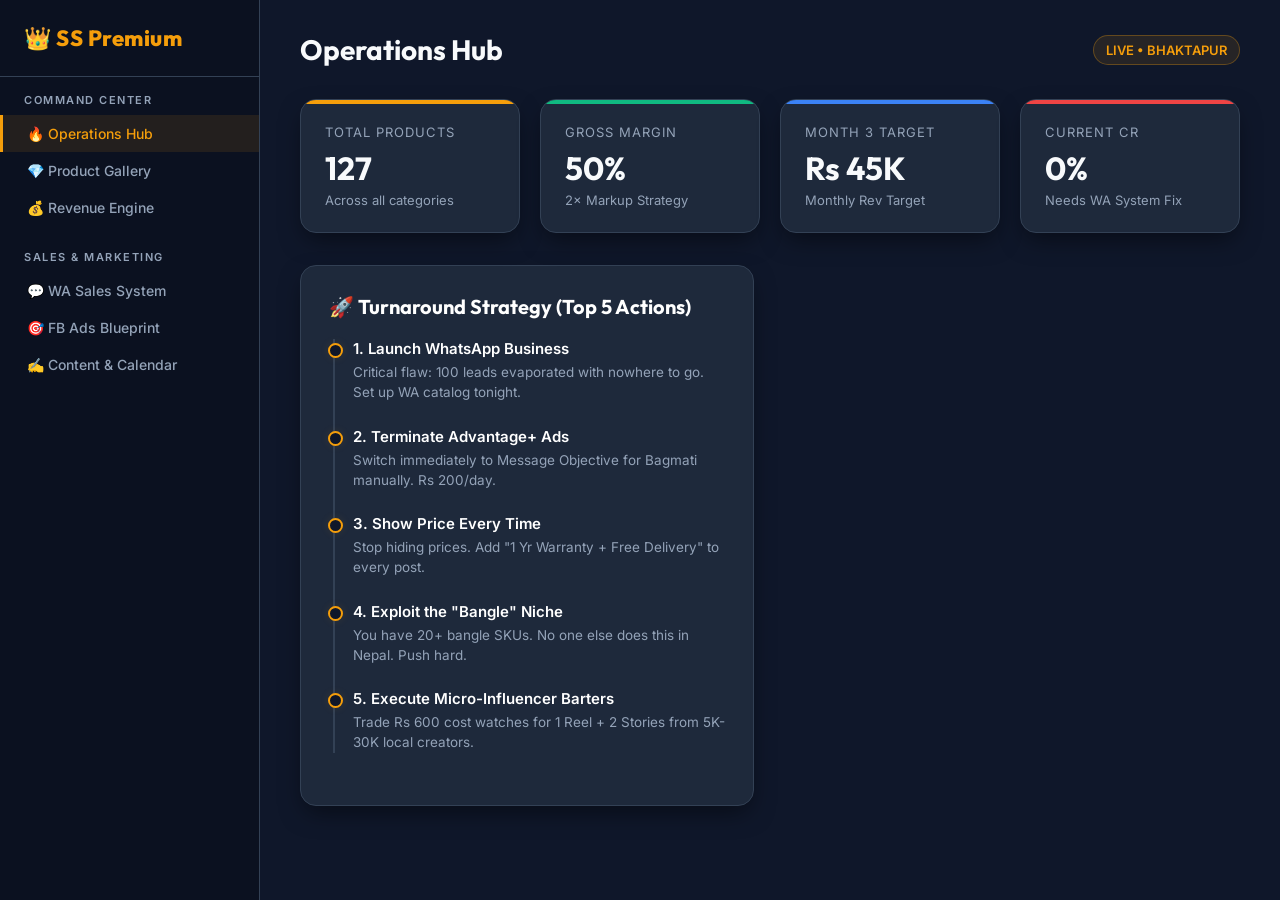
==== index.html @ 8fc2de86 "Rename Mega_Dashboard.html to index.html for Vercel route fixing" ====
<!DOCTYPE html>
<html lang="en">
<head>
<meta charset="UTF-8">
<meta name="viewport" content="width=device-width, initial-scale=1.0">
<title>SS Collection — Premium OS</title>
<link href="https://fonts.googleapis.com/css2?family=Inter:wght@300;400;500;600;700&family=Outfit:wght@500;700;800&display=swap" rel="stylesheet">
<style>
  :root {
    --bg-dark: #0f172a;
    --bg-card: #1e293b;
    --bg-card-hover: #334155;
    --text-primary: #f8fafc;
    --text-secondary: #94a3b8;
    --gold: #f59e0b;
    --gold-dim: rgba(245, 158, 11, 0.1);
    --blue: #3b82f6;
    --green: #10b981;
    --red: #ef4444;
    --border: #334155;
    --shadow: 0 10px 25px -5px rgba(0, 0, 0, 0.5);
  }
  
  * { box-sizing: border-box; margin: 0; padding: 0; }
  
  body {
    font-family: 'Inter', sans-serif;
    background-color: var(--bg-dark);
    color: var(--text-primary);
    display: flex;
    min-height: 100vh;
    overflow-x: hidden;
  }
  
  /* Scrollbar */
  ::-webkit-scrollbar { width: 8px; }
  ::-webkit-scrollbar-track { background: var(--bg-dark); }
  ::-webkit-scrollbar-thumb { background: var(--border); border-radius: 4px; }
  ::-webkit-scrollbar-thumb:hover { background: var(--text-secondary); }

  /* Sidebar */
  .sidebar {
    width: 260px;
    background-color: #0b1120;
    border-right: 1px solid var(--border);
    display: flex;
    flex-direction: column;
    position: fixed;
    height: 100vh;
    z-index: 100;
  }
  
  .brand {
    padding: 24px;
    border-bottom: 1px solid var(--border);
  }
  
  .brand h1 {
    font-family: 'Outfit', sans-serif;
    font-size: 22px;
    font-weight: 800;
    color: var(--gold);
    letter-spacing: 0.5px;
    display: flex;
    align-items: center;
    gap: 8px;
  }
  
  .nav-menu { padding: 16px 0; overflow-y: auto; flex: 1; }
  .nav-group { margin-bottom: 24px; }
  .nav-label {
    font-size: 11px;
    text-transform: uppercase;
    letter-spacing: 1.5px;
    color: var(--text-secondary);
    padding: 0 24px;
    margin-bottom: 8px;
    font-weight: 600;
  }
  
  .nav-item {
    padding: 10px 24px;
    display: flex;
    align-items: center;
    gap: 12px;
    color: var(--text-secondary);
    text-decoration: none;
    font-size: 14px;
    font-weight: 500;
    cursor: pointer;
    transition: all 0.2s ease;
    border-left: 3px solid transparent;
  }
  
  .nav-item:hover {
    background-color: var(--gold-dim);
    color: var(--gold);
  }
  
  .nav-item.active {
    background-color: var(--gold-dim);
    color: var(--gold);
    border-left-color: var(--gold);
  }

  /* Main Content */
  .main-content {
    margin-left: 260px;
    flex: 1;
    padding: 32px 40px;
  }
  
  .top-header {
    display: flex;
    justify-content: space-between;
    align-items: center;
    margin-bottom: 32px;
  }
  
  .top-header h2 {
    font-family: 'Outfit', sans-serif;
    font-size: 28px;
  }
  
  .top-header .badge {
    background: var(--gold-dim);
    color: var(--gold);
    padding: 6px 12px;
    border-radius: 20px;
    font-size: 13px;
    font-weight: 600;
    border: 1px solid rgba(245, 158, 11, 0.3);
  }

  .section { display: none; animation: fadeIn 0.4s ease; }
  .section.active { display: block; }
  
  @keyframes fadeIn { from { opacity: 0; transform: translateY(10px); } to { opacity: 1; transform: translateY(0); } }

  /* KPI Grid */
  .kpi-grid {
    display: grid;
    grid-template-columns: repeat(auto-fit, minmax(220px, 1fr));
    gap: 20px;
    margin-bottom: 32px;
  }
  
  .kpi-card {
    background: var(--bg-card);
    padding: 24px;
    border-radius: 16px;
    border: 1px solid var(--border);
    box-shadow: var(--shadow);
    position: relative;
    overflow: hidden;
  }
  
  .kpi-card::before {
    content: '';
    position: absolute;
    top: 0; left: 0; width: 100%; height: 4px;
  }
  .kpi-card.gold::before { background: var(--gold); }
  .kpi-card.blue::before { background: var(--blue); }
  .kpi-card.green::before { background: var(--green); }
  .kpi-card.red::before { background: var(--red); }
  
  .kpi-title { font-size: 13px; color: var(--text-secondary); text-transform: uppercase; letter-spacing: 1px; margin-bottom: 8px;}
  .kpi-value { font-family: 'Outfit', sans-serif; font-size: 32px; font-weight: 700; margin-bottom: 4px;}
  .kpi-desc { font-size: 13px; color: var(--text-secondary); }

  /* Product Gallery Grid */
  .filters {
    display: flex;
    gap: 12px;
    flex-wrap: wrap;
    margin-bottom: 24px;
  }
  
  .filter-btn {
    background: var(--bg-card);
    color: var(--text-secondary);
    border: 1px solid var(--border);
    padding: 8px 16px;
    border-radius: 20px;
    font-size: 13px;
    font-weight: 500;
    cursor: pointer;
    transition: all 0.2s;
  }
  
  .filter-btn:hover, .filter-btn.active {
    background: var(--gold);
    color: #fff;
    border-color: var(--gold);
  }

  .gallery {
    display: grid;
    grid-template-columns: repeat(auto-fill, minmax(240px, 1fr));
    gap: 24px;
  }
  
  .product-card {
    background: var(--bg-card);
    border-radius: 16px;
    overflow: hidden;
    border: 1px solid var(--border);
    transition: transform 0.3s cubic-bezier(0.175, 0.885, 0.32, 1.275);
    cursor: pointer;
  }
  
  .product-card:hover {
    transform: translateY(-8px);
    box-shadow: 0 20px 25px -5px rgba(0, 0, 0, 0.5), 0 0 15px var(--gold-dim);
    border-color: rgba(245, 158, 11, 0.4);
  }
  
  .product-img {
    width: 100%;
    height: 240px;
    object-fit: cover;
    background: #000;
    border-bottom: 1px solid var(--border);
  }
  
  .product-info { padding: 16px; }
  .product-name { font-size: 15px; font-weight: 600; margin-bottom: 8px; line-height: 1.3; }
  .product-price { font-family: 'Outfit', sans-serif; color: var(--gold); font-weight: 700; font-size: 18px; }
  .tag { display: inline-block; padding: 3px 8px; background: rgba(255,255,255,0.1); border-radius: 4px; font-size: 11px; margin-top: 8px; color: #cbd5e1; }

  /* CSV loading spinner */
  .loader {
    display: inline-block;
    width: 40px; height: 40px;
    border: 3px solid rgba(245,158,11,0.3);
    border-radius: 50%;
    border-top-color: var(--gold);
    animation: spin 1s ease-in-out infinite;
  }
  @keyframes spin { to { transform: rotate(360deg); } }

  .layout-grid {
    display: grid;
    grid-template-columns: 1fr 1fr;
    gap: 32px;
  }

  .panel {
    background: var(--bg-card);
    border-radius: 16px;
    padding: 28px;
    border: 1px solid var(--border);
    box-shadow: var(--shadow);
  }

  .panel h3 {
    font-family: 'Outfit', sans-serif;
    font-size: 20px;
    margin-bottom: 20px;
    color: #fff;
    display: flex;
    align-items: center;
    gap: 10px;
  }
  
  /* Modern Timeline */
  .timeline { position: relative; padding-left: 24px; }
  .timeline::before { content: ''; position: absolute; left: 4px; top: 0; height: 100%; width: 2px; background: var(--border); }
  .timeline-item { position: relative; margin-bottom: 24px; }
  .timeline-item::before {
    content: ''; position: absolute; left: -25.5px; top: 4px;
    width: 11px; height: 11px; border-radius: 50%;
    background: var(--bg-dark); border: 2px solid var(--gold);
    box-shadow: 0 0 10px var(--gold-dim);
  }
  .timeline-title { font-weight: 600; color: #fff; margin-bottom: 4px; font-size: 15px; }
  .timeline-desc { color: var(--text-secondary); font-size: 13.5px; line-height: 1.5; }

  /* Calculator */
  .calc-group { margin-bottom: 20px; }
  .calc-label { display: flex; justify-content: space-between; font-size: 14px; margin-bottom: 8px; color: var(--text-secondary); }
  .calc-label strong { color: #fff; }
  input[type=range] {
    width: 100%; height: 6px; background: var(--border); border-radius: 4px; outline: none; appearance: none;
  }
  input[type=range]::-webkit-slider-thumb {
    appearance: none; width: 18px; height: 18px; border-radius: 50%; background: var(--gold); cursor: pointer; transition: transform 0.1s;
  }
  input[type=range]::-webkit-slider-thumb:hover { transform: scale(1.2); }
  .result-box {
    background: rgba(16, 185, 129, 0.1);
    border: 1px solid rgba(16, 185, 129, 0.3);
    border-radius: 12px;
    padding: 20px;
    text-align: center;
    margin-top: 24px;
  }
  .result-val { font-family: 'Outfit', sans-serif; font-size: 36px; color: var(--green); font-weight: 700; margin: 4px 0; }
  .result-tag { font-size: 12px; text-transform: uppercase; letter-spacing: 1px; color: var(--green); }

  /* Alerts */
  .alert {
    padding: 16px 20px;
    border-radius: 12px;
    margin-bottom: 24px;
    font-size: 14px;
    line-height: 1.6;
    display: flex;
    gap: 12px;
    align-items: flex-start;
  }
  .alert.danger { background: rgba(239, 68, 68, 0.1); border: 1px solid rgba(239, 68, 68, 0.3); color: #fca5a5; }
  .alert.warn { background: var(--gold-dim); border: 1px solid rgba(245, 158, 11, 0.3); color: #fcd34d; }
  
  .script-box {
    background: #0b1120;
    border: 1px solid var(--border);
    border-radius: 12px;
    padding: 20px;
    margin-bottom: 16px;
  }
  .script-tag { font-size: 11px; color: var(--gold); text-transform: uppercase; letter-spacing: 1px; margin-bottom: 12px; font-weight: 700; }
  .script-box pre { font-family: inherit; font-size: 14px; line-height: 1.6; color: #fff; white-space: pre-wrap; }
  .copy-btn {
    background: var(--bg-card-hover); color: #fff; border: 1px solid var(--border);
    padding: 6px 12px; border-radius: 4px; cursor: pointer; font-size: 12px; font-weight: 600;
    margin-top: 12px; transition: all 0.2s; display: flex; align-items: center; gap: 6px;
  }
  .copy-btn:hover { background: var(--gold); border-color: var(--gold); }
</style>
</head>
<body>

<div class="sidebar">
  <div class="brand">
    <h1>👑 SS Premium</h1>
  </div>
  <div class="nav-menu">
    <div class="nav-group">
      <div class="nav-label">Command Center</div>
      <div class="nav-item active" onclick="nav('dash', this)">🔥 Operations Hub</div>
      <div class="nav-item" onclick="nav('products', this)">💎 Product Gallery</div>
      <div class="nav-item" onclick="nav('calc', this)">💰 Revenue Engine</div>
    </div>
    <div class="nav-group">
      <div class="nav-label">Sales & Marketing</div>
      <div class="nav-item" onclick="nav('whatsapp', this)">💬 WA Sales System</div>
      <div class="nav-item" onclick="nav('ads', this)">🎯 FB Ads Blueprint</div>
      <div class="nav-item" onclick="nav('content', this)">✍️ Content & Calendar</div>
    </div>
  </div>
</div>

<div class="main-content">
  <div class="top-header">
    <h2 id="page-title">Operations Hub</h2>
    <div class="badge">LIVE • BHAKTAPUR</div>
  </div>

  <!-- DASHBOARD -->
  <div id="dash" class="section active">
    <div class="kpi-grid">
      <div class="kpi-card gold">
        <div class="kpi-title">Total Products</div>
        <div class="kpi-value" id="kpi-products">--</div>
        <div class="kpi-desc">Across all categories</div>
      </div>
      <div class="kpi-card green">
        <div class="kpi-title">Gross Margin</div>
        <div class="kpi-value">50%</div>
        <div class="kpi-desc">2× Markup Strategy</div>
      </div>
      <div class="kpi-card blue">
        <div class="kpi-title">Month 3 Target</div>
        <div class="kpi-value">Rs 45K</div>
        <div class="kpi-desc">Monthly Rev Target</div>
      </div>
      <div class="kpi-card red">
        <div class="kpi-title">Current CR</div>
        <div class="kpi-value">0%</div>
        <div class="kpi-desc">Needs WA System Fix</div>
      </div>
    </div>

    <div class="layout-grid">
      <div class="panel">
        <h3>🚀 Turnaround Strategy (Top 5 Actions)</h3>
        <div class="timeline">
          <div class="timeline-item">
            <div class="timeline-title">1. Launch WhatsApp Business</div>
            <div class="timeline-desc">Critical flaw: 100 leads evaporated with nowhere to go. Set up WA catalog tonight.</div>
          </div>
          <div class="timeline-item">
            <div class="timeline-title">2. Terminate Advantage+ Ads</div>
            <div class="timeline-desc">Switch immediately to Message Objective for Bagmati manually. Rs 200/day.</div>
          </div>
          <div class="timeline-item">
            <div class="timeline-title">3. Show Price Every Time</div>
            <div class="timeline-desc">Stop hiding prices. Add "1 Yr Warranty + Free Delivery" to every post.</div>
          </div>
          <div class="timeline-item">
            <div class="timeline-title">4. Exploit the "Bangle" Niche</div>
            <div class="timeline-desc">You have 20+ bangle SKUs. No one else does this in Nepal. Push hard.</div>
          </div>
          <div class="timeline-item">
            <div class="timeline-title">5. Execute Micro-Influencer Barters</div>
            <div class="timeline-desc">Trade Rs 600 cost watches for 1 Reel + 2 Stories from 5K-30K local creators.</div>
          </div>
        </div>
      </div>
    </div>
  </div>

  <!-- PRODUCT GALLERY -->
  <div id="products" class="section">
    <div class="filters">
      <button class="filter-btn active" onclick="filterGallery('all', this)">All</button>
      <button class="filter-btn" onclick="filterGallery('miracle', this)">Miracle</button>
      <button class="filter-btn" onclick="filterGallery('digital', this)">Digital/Youth</button>
      <button class="filter-btn" onclick="filterGallery('bangle', this)">Ladies Bangle</button>
      <button class="filter-btn" onclick="filterGallery('premium', this)">Premium Gents</button>
      <button class="filter-btn" onclick="filterGallery('set', this)">Couple & Gift Sets</button>
    </div>
    
    <div id="gallery-loader" style="text-align: center; padding: 40px;"><div class="loader"></div><p style="margin-top: 16px; color: var(--text-secondary);">Loading visual catalog...</p></div>
    <div class="gallery" id="product-grid"></div>
  </div>

  <!-- CALC ENGINE -->
  <div id="calc" class="section">
    <div class="layout-grid">
      <div class="panel">
        <h3>🧮 Scale Projection Engine</h3>
        <p style="color:var(--text-secondary); margin-bottom: 24px;">Adjust parameters to forecast your 30-day profitability based on 50% gross margin.</p>
        
        <div class="calc-group">
          <div class="calc-label"><span>Daily Orders</span> <strong id="val-orders">5</strong></div>
          <input type="range" id="sl-orders" min="1" max="50" value="5" oninput="calcProfit()">
        </div>
        
        <div class="calc-group">
          <div class="calc-label"><span>Average Order Value (NPR)</span> <strong id="val-aov">Rs 1,600</strong></div>
          <input type="range" id="sl-aov" min="500" max="2600" step="50" value="1600" oninput="calcProfit()">
        </div>
        
        <div class="calc-group">
          <div class="calc-label"><span>Daily Ad Spend (NPR)</span> <strong id="val-ads">Rs 300</strong></div>
          <input type="range" id="sl-ads" min="0" max="2000" step="100" value="300" oninput="calcProfit()">
        </div>
      </div>
      
      <div>
        <div class="result-box">
          <div class="result-tag">Monthly Revenue Target</div>
          <div class="result-val" id="res-rev">Rs 240,000</div>
        </div>
        <div class="result-box" style="background: rgba(245, 158, 11, 0.1); border-color: rgba(245, 158, 11, 0.3);">
          <div class="result-tag" style="color: var(--gold);">Gross Profit (Before Ads)</div>
          <div class="result-val" id="res-gp" style="color: var(--gold);">Rs 120,000</div>
        </div>
        <div class="result-box" style="background: rgba(59, 130, 246, 0.1); border-color: rgba(59, 130, 246, 0.3);">
          <div class="result-tag" style="color: var(--blue);">NET MONTHLY PROFIT</div>
          <div class="result-val" id="res-net" style="color: var(--blue);">Rs 111,000</div>
        </div>
      </div>
    </div>
  </div>

  <!-- WHATSAPP SYSTEM -->
  <div id="whatsapp" class="section">
    <div class="alert warn">
      <strong>⚡ Speed Rule:</strong> Reply in under 5 minutes = 60% conversion chance. After 1 hour, 80% of leads are lost.
    </div>
    <div class="layout-grid">
      <div class="panel">
        <h3>💬 Proven Sales Scripts</h3>
        
        <div class="script-box">
          <div class="script-tag">Initial Greeting (Triggered on 1st message)</div>
          <pre id="s1">Namaste! SS Collection ma swagat chha 🙏

Hajurlai kun type ko watch chai pareko — ladies, gents, ki couple set? 
Hami sange Rs 500 dekhi Rs 2,600 samma ka 55+ premium models chhan.

Kathmandu valley bhitra FREE delivery chha ra 1 yr warranty pani chha! 😊</pre>
          <button class="copy-btn" onclick="copyTxt('s1')"><svg width="14" height="14" viewBox="0 0 24 24" fill="none" stroke="currentColor" stroke-width="2"><rect x="9" y="9" width="13" height="13" rx="2" ry="2"></rect><path d="M5 15H4a2 2 0 0 1-2-2V4a2 2 0 0 1 2-2h9a2 2 0 0 1 2 2v1"></path></svg> Copy Script</button>
        </div>
        
        <div class="script-box">
          <div class="script-tag">Objection: "Mahango chha" (Price Resistance)</div>
          <pre id="s2">Hajur, herda ali price badi lagna sakcha. Tara bazar ma Rs 4,000 parne watch hami direct import garne bhayekole Rs 1,900 mai dinchau!

Sathai hami: 
✅ 1 year machine warranty dinchau
✅ Premium gift box FREE dinchau
✅ Kathmandu ma Free Delivery chha
Quality ma kunai compromise chhaina hajur!</pre>
          <button class="copy-btn" onclick="copyTxt('s2')"><svg width="14" height="14" viewBox="0 0 24 24" fill="none" stroke="currentColor" stroke-width="2"><rect x="9" y="9" width="13" height="13" rx="2" ry="2"></rect><path d="M5 15H4a2 2 0 0 1-2-2V4a2 2 0 0 1 2-2h9a2 2 0 0 1 2 2v1"></path></svg> Copy Script</button>
        </div>
      </div>
      
      <div class="panel">
        <h3>📱 Quick Replies Workflow</h3>
        <div class="timeline">
          <div class="timeline-item">
            <div class="timeline-title">Step 1: Qualify</div>
            <div class="timeline-desc">Ask if it's for men/women/couple, and roughly what budget.</div>
          </div>
          <div class="timeline-item">
            <div class="timeline-title">Step 2: Limit Choices</div>
            <div class="timeline-desc">Send exactly 3 photo options. Never send more, choice paralysis kills sales.</div>
          </div>
          <div class="timeline-item">
            <div class="timeline-title">Step 3: State the Value</div>
            <div class="timeline-desc">"This is our Miracle M01, highest seller right now. Only Rs 1,900 with warranty."</div>
          </div>
          <div class="timeline-item">
            <div class="timeline-title">Step 4: Assume the Close</div>
            <div class="timeline-desc">"Stock ma last 2 pieces cha, aajai dispatch garna ko lagi address pam na?"</div>
          </div>
        </div>
      </div>
    </div>
  </div>

  <!-- OTHER SECTIONS STAND-IN -->
  <div id="ads" class="section">
    <div class="panel">
      <h3>🎯 Targeted Ads Fix</h3>
      <p style="color:var(--text-secondary)">You are running Advantage Plus. Turn it off. Run Message objectives to local audiences only using video format. (Implementation details extracted from core docs).</p>
    </div>
  </div>
  
  <div id="content" class="section">
    <div class="panel">
      <h3>📅 Content Machine</h3>
      <p style="color:var(--text-secondary)">Use the 50 provided templates from the toolkit. Post everyday with prices shown.</p>
    </div>
  </div>

</div>

<script>
  // Navigation
  const titles = {
    dash: '🔥 Operations Hub', products: '💎 Product Gallery', calc: '💰 Revenue Engine', 
    whatsapp: '💬 WA Sales System', ads: '🎯 FB Ads Blueprint', content: '✍️ Content & Calendar'
  };
  
  function nav(id, el) {
    document.querySelectorAll('.section').forEach(s => s.classList.remove('active'));
    document.querySelectorAll('.nav-item').forEach(n => n.classList.remove('active'));
    document.getElementById(id).classList.add('active');
    el.classList.add('active');
    document.getElementById('page-title').textContent = titles[id];
  }
  
  // Profit Calc
  function calcProfit() {
    const orders = parseInt(document.getElementById('sl-orders').value);
    const aov = parseInt(document.getElementById('sl-aov').value);
    const ads = parseInt(document.getElementById('sl-ads').value);
    
    document.getElementById('val-orders').textContent = orders;
    document.getElementById('val-aov').textContent = 'Rs ' + aov.toLocaleString();
    document.getElementById('val-ads').textContent = 'Rs ' + ads.toLocaleString();
    
    const monthlyRev = orders * aov * 30;
    const grossProfit = monthlyRev * 0.5;
    const netProfit = grossProfit - (ads * 30);
    
    document.getElementById('res-rev').textContent = 'Rs ' + monthlyRev.toLocaleString();
    document.getElementById('res-gp').textContent = 'Rs ' + grossProfit.toLocaleString();
    document.getElementById('res-net').textContent = 'Rs ' + netProfit.toLocaleString();
  }
  
  // Copy text utility
  function copyTxt(id) {
    const txt = document.getElementById(id).innerText;
    navigator.clipboard.writeText(txt).then(() => {
      alert('Script Copied!');
    });
  }

  // Gallery Loader
  const products = [];
  
  function inferCategory(model) {
    const lmodel = model.toLowerCase();
    if(lmodel.includes('set') || lmodel.includes('coach') || lmodel.includes('couple')) return 'set';
    if(lmodel.includes('bangle') || lmodel.includes('mk ') || lmodel.includes('orvin')) return 'bangle';
    if(lmodel.includes('digital') || lmodel.includes('sport') || lmodel.includes('lasika') || lmodel.includes('itai')) return 'digital';
    if(lmodel.includes('rolex') || lmodel.includes('citizen') || lmodel.includes('hublot') || lmodel.includes('swish') || lmodel.includes('r15') || lmodel.includes('binbond')) return 'premium';
    if(lmodel.includes('miracle')) return 'miracle';
    return 'other';
  }

  
  const csvData = [{"page": "1", "model": "Miracle Langbo Fancy chain", "price": "575-675", "file": "Miracle_Langbo_Fancy_chain_575-675.jpg"}, {"page": "1", "model": "Miracle 3022 PU LB", "price": "450", "file": "Miracle_3022_PU_LB_450.jpg"}, {"page": "1", "model": "Panda PU LB", "price": "250", "file": "Panda_PU_LB_250.jpg"}, {"page": "1", "model": "Miracle M83", "price": "675", "file": "Miracle_M83_675.jpg"}, {"page": "1", "model": "Miracle M01", "price": "950", "file": "Miracle_M01_950.jpg"}, {"page": "1", "model": "Repeat LB", "price": "250", "file": "Repeat_LB_250.jpg"}, {"page": "2", "model": "Miracle M02", "price": "950", "file": "Miracle_M02_950.jpg"}, {"page": "2", "model": "Miracle Bangle", "price": "900", "file": "Miracle_Bangle_900.jpg"}, {"page": "2", "model": "Omega Gents 086", "price": "1000", "file": "Omega_Gents_086_1000.jpg"}, {"page": "2", "model": "Omega Ladies 086", "price": "1000", "file": "Omega_Ladies_086_1000.jpg"}, {"page": "2", "model": "Miracle M083 Ladies", "price": "675", "file": "Miracle_M083_Ladies_675.jpg"}, {"page": "2", "model": "Miracle M83 Gents", "price": "675", "file": "Miracle_M83_Gents_675.jpg"}, {"page": "3", "model": "Miracle Cut Glass Gents", "price": "1000", "file": "Miracle_Cut_Glass_Gents_1000.jpg"}, {"page": "3", "model": "Miracle Cut Glass Ladies", "price": "1000", "file": "Miracle_Cut_Glass_Ladies_1000.jpg"}, {"page": "3", "model": "Miracle M080 Gents", "price": "900", "file": "Miracle_M080_Gents_900.jpg"}, {"page": "3", "model": "Nurse Watch", "price": "275", "file": "Nurse_Watch_275.jpg"}, {"page": "3", "model": "Miracle Open Bangle", "price": "800", "file": "Miracle_Open_Bangle_800.jpg"}, {"page": "3", "model": "Miracle Open Bangle", "price": "750", "file": "Miracle_Open_Bangle_750.jpg"}, {"page": "4", "model": "Miracle Open Bangle", "price": "800", "file": "Miracle_Open_Bangle_800_2.jpg"}, {"page": "4", "model": "Miracle M080 Ladies", "price": "900", "file": "Miracle_M080_Ladies_900.jpg"}, {"page": "4", "model": "Miracle M033 Ladies", "price": "900", "file": "Miracle_M033_Ladies_900.jpg"}, {"page": "4", "model": "Miracle Colour Square Small", "price": "450", "file": "Miracle_Colour_Square_Small_450.jpg"}, {"page": "4", "model": "Rolex Open Bangle", "price": "850", "file": "Rolex_Open_Bangle_850.jpg"}, {"page": "4", "model": "Miracle M040", "price": "900", "file": "Miracle_M040_900.jpg"}, {"page": "5", "model": "Rado Ra03", "price": "900", "file": "Rado_Ra03_900.jpg"}, {"page": "5", "model": "Miracle M037", "price": "800", "file": "Miracle_M037_800.jpg"}, {"page": "5", "model": "Miracle Smart LB 123", "price": "600", "file": "Miracle_Smart_LB_123_600.jpg"}, {"page": "5", "model": "Mountblanc Cron", "price": "1000", "file": "Mountblanc_Cron_1000.jpg"}, {"page": "5", "model": "Miracle M59", "price": "900", "file": "Miracle_M59_900.jpg"}, {"page": "5", "model": "Miracle ladies M031", "price": "800-900", "file": "Miracle_ladies_M031_800-900.jpg"}, {"page": "6", "model": "Miracle Gents M031", "price": "800-900", "file": "Miracle_Gents_M031_800-900.jpg"}, {"page": "6", "model": "Miracle M037", "price": "800", "file": "Miracle_M037_800_2.jpg"}, {"page": "6", "model": "Miracle M056 Bangle", "price": "900", "file": "Miracle_M056_Bangle_900.jpg"}, {"page": "6", "model": "Rolex Open Bangle", "price": "850", "file": "Rolex_Open_Bangle_850_2.jpg"}, {"page": "6", "model": "Miracle PU Sport Lb", "price": "675", "file": "Miracle_PU_Sport_Lb_675.jpg"}, {"page": "6", "model": "Miracle Ladies Open Bangle", "price": "800", "file": "Miracle_Ladies_Open_Bangle_800.jpg"}, {"page": "7", "model": "Miracle M51", "price": "900", "file": "Miracle_M51_900.jpg"}, {"page": "7", "model": "Miracle Apple LB", "price": "450", "file": "Miracle_Apple_LB_450.jpg"}, {"page": "7", "model": "Miracle M041 LB", "price": "650", "file": "Miracle_M041_LB_650.jpg"}, {"page": "7", "model": "Skemi SK01", "price": "600", "file": "Skemi_SK01_600.jpg"}, {"page": "7", "model": "Miracle M60 Open Bangle", "price": "800", "file": "Miracle_M60_Open_Bangle_800.jpg"}, {"page": "7", "model": "MK Bangle", "price": "500", "file": "MK_Bangle_500.jpg"}, {"page": "8", "model": "MK Bangle", "price": "500", "file": "MK_Bangle_500_2.jpg"}, {"page": "8", "model": "MK Bangle", "price": "500", "file": "MK_Bangle_500_3.jpg"}, {"page": "8", "model": "MK Bangle", "price": "500", "file": "MK_Bangle_500_4.jpg"}, {"page": "8", "model": "MK Bangle", "price": "500", "file": "MK_Bangle_500_5.jpg"}, {"page": "8", "model": "MK Bangle", "price": "500", "file": "MK_Bangle_500_6.jpg"}, {"page": "8", "model": "Rolex Open Bangle", "price": "850", "file": "Rolex_Open_Bangle_850_3.jpg"}, {"page": "9", "model": "Rado Copper DD", "price": "675", "file": "Rado_Copper_DD_675.jpg"}, {"page": "9", "model": "Swish Ladies", "price": "1000", "file": "Swish_Ladies_1000.jpg"}, {"page": "9", "model": "Miracle M036", "price": "900", "file": "Miracle_M036_900.jpg"}, {"page": "9", "model": "Swish Ladies DD", "price": "1000", "file": "Swish_Ladies_DD_1000.jpg"}, {"page": "9", "model": "Miracle M052 Ladies", "price": "900", "file": "Miracle_M052_Ladies_900.jpg"}, {"page": "9", "model": "Miracle M081 Ladies DD", "price": "575-675", "file": "Miracle_M081_Ladies_DD_575-675.jpg"}, {"page": "10", "model": "Miracle M081 Gents DD", "price": "575-675", "file": "Miracle_M081_Gents_DD_575-675.jpg"}, {"page": "10", "model": "Miracle M87 Ladies DD", "price": "950", "file": "Miracle_M87_Ladies_DD_950.jpg"}, {"page": "10", "model": "R15 Gents", "price": "1000", "file": "R15_Gents_1000.jpg"}, {"page": "10", "model": "Miracle M006 Squire", "price": "900", "file": "Miracle_M006_Squire_900.jpg"}, {"page": "10", "model": "Swish Gents", "price": "1000", "file": "Swish_Gents_1000.jpg"}, {"page": "10", "model": "Swish Gents", "price": "1000", "file": "Swish_Gents_1000_2.jpg"}, {"page": "11", "model": "Rolex Heavy Chain", "price": "1200", "file": "Rolex_Heavy_Chain_1200.jpg"}, {"page": "11", "model": "Swish Heavy", "price": "1000", "file": "Swish_Heavy_1000.jpg"}, {"page": "11", "model": "Swish Heavy", "price": "1000", "file": "Swish_Heavy_1000_2.jpg"}, {"page": "11", "model": "Rolex Heavy Chain", "price": "1200", "file": "Rolex_Heavy_Chain_1200_2.jpg"}, {"page": "11", "model": "Citizen", "price": "1300", "file": "Citizen_1300.jpg"}, {"page": "11", "model": "Binbond DD", "price": "900", "file": "Binbond_DD_900.jpg"}, {"page": "12", "model": "R15 Gents", "price": "1000", "file": "R15_Gents_1000_2.jpg"}, {"page": "12", "model": "Hublot", "price": "1300", "file": "Hublot_1300.jpg"}, {"page": "12", "model": "Binbond", "price": "900", "file": "Binbond_900.jpg"}, {"page": "12", "model": "Miracle Square Chain", "price": "850", "file": "Miracle_Square_Chain_850.jpg"}, {"page": "12", "model": "Miracle Square F Chain", "price": "850", "file": "Miracle_Square_F_Chain_850.jpg"}, {"page": "12", "model": "Crono Chain", "price": "1100", "file": "Crono_Chain_1100.jpg"}, {"page": "13", "model": "Rado R70", "price": "675", "file": "Rado_R70_675.jpg"}, {"page": "13", "model": "Rolex R86", "price": "1000", "file": "Rolex_R86_1000.jpg"}, {"page": "13", "model": "Miracle M55 Bangle", "price": "800", "file": "Miracle_M55_Bangle_800.jpg"}, {"page": "13", "model": "Miracle Couper DD", "price": "675", "file": "Miracle_Couper_DD_675.jpg"}, {"page": "13", "model": "N.F Fancy Chain", "price": "800", "file": "N.F_Fancy_Chain_800.jpg"}, {"page": "13", "model": "Miracle M039", "price": "875", "file": "Miracle_M039_875.jpg"}, {"page": "14", "model": "Miracle M032", "price": "575", "file": "Miracle_M032_575.jpg"}, {"page": "14", "model": "Orvin Bangle", "price": "1000", "file": "Orvin_Bangle_1000.jpg"}, {"page": "14", "model": "Orvin Bangle", "price": "1000", "file": "Orvin_Bangle_1000_2.jpg"}, {"page": "14", "model": "Miracle Fancy Chain", "price": "875", "file": "Miracle_Fancy_Chain_875.jpg"}, {"page": "14", "model": "Orvin Bangle", "price": "1000", "file": "Orvin_Bangle_1000_3.jpg"}, {"page": "14", "model": "NF N02 Ladies", "price": "900", "file": "NF_N02_Ladies_900.jpg"}, {"page": "15", "model": "MR Colour LB", "price": "500", "file": "MR_Colour_LB_500.jpg"}, {"page": "15", "model": "Orvin Bangle", "price": "1000", "file": "Orvin_Bangle_1000_4.jpg"}, {"page": "15", "model": "Orvin Bangle", "price": "1000", "file": "Orvin_Bangle_1000_5.jpg"}, {"page": "15", "model": "Orvin Bangle", "price": "1000", "file": "Orvin_Bangle_1000_6.jpg"}, {"page": "15", "model": "Orvin Bangle", "price": "1000", "file": "Orvin_Bangle_1000_7.jpg"}, {"page": "15", "model": "Orvin Bangle", "price": "1000", "file": "Orvin_Bangle_1000_8.jpg"}, {"page": "16", "model": "Orvin Bangle", "price": "1000", "file": "Orvin_Bangle_1000_9.jpg"}, {"page": "16", "model": "Lasika Big smart Digital", "price": "350", "file": "Lasika_Big_smart_Digital_350.jpg"}, {"page": "16", "model": "Lasika Digital", "price": "325", "file": "Lasika_Digital_325.jpg"}, {"page": "16", "model": "Lasika Digital", "price": "325", "file": "Lasika_Digital_325_2.jpg"}, {"page": "16", "model": "Lasika Digital", "price": "325", "file": "Lasika_Digital_325_3.jpg"}, {"page": "16", "model": "Lasika Digital", "price": "325", "file": "Lasika_Digital_325_4.jpg"}, {"page": "17", "model": "Lasika Digital", "price": "325", "file": "Lasika_Digital_325_5.jpg"}, {"page": "17", "model": "Lasika Digital", "price": "325", "file": "Lasika_Digital_325_6.jpg"}, {"page": "17", "model": "Colour Box Medium", "price": "250", "file": "Colour_Box_Medium_250.jpg"}, {"page": "17", "model": "Colour Box Medium", "price": "250", "file": "Colour_Box_Medium_250_2.jpg"}, {"page": "17", "model": "Colour Box Medium", "price": "250", "file": "Colour_Box_Medium_250_3.jpg"}, {"page": "17", "model": "Lasika Digital", "price": "325", "file": "Lasika_Digital_325_7.jpg"}, {"page": "18", "model": "Lasika Digital", "price": "325", "file": "Lasika_Digital_325_8.jpg"}, {"page": "18", "model": "Dash Digital", "price": "300", "file": "Dash_Digital_300.jpg"}, {"page": "18", "model": "Dash Digital", "price": "300", "file": "Dash_Digital_300_2.jpg"}, {"page": "18", "model": "Lasika Digital", "price": "325", "file": "Lasika_Digital_325_9.jpg"}, {"page": "18", "model": "Lasika Digital", "price": "325", "file": "Lasika_Digital_325_10.jpg"}, {"page": "18", "model": "Loose Digital", "price": "160", "file": "Loose_Digital_160.jpg"}, {"page": "19", "model": "Loose Digital", "price": "160", "file": "Loose_Digital_160_2.jpg"}, {"page": "19", "model": "ITAI Digital", "price": "300", "file": "ITAI_Digital_300.jpg"}, {"page": "19", "model": "ITAI Digital", "price": "300", "file": "ITAI_Digital_300_2.jpg"}, {"page": "19", "model": "ITAI Digital", "price": "300", "file": "ITAI_Digital_300_3.jpg"}, {"page": "19", "model": "ITAI Digital", "price": "300", "file": "ITAI_Digital_300_4.jpg"}, {"page": "19", "model": "ITAI Digital", "price": "300", "file": "ITAI_Digital_300_5.jpg"}, {"page": "20", "model": "ITAI Digital", "price": "300", "file": "ITAI_Digital_300_6.jpg"}, {"page": "20", "model": "ITAI Digital", "price": "300", "file": "ITAI_Digital_300_7.jpg"}, {"page": "20", "model": "ITAI Digital", "price": "300", "file": "ITAI_Digital_300_8.jpg"}, {"page": "20", "model": "ITAI Digital", "price": "300", "file": "ITAI_Digital_300_9.jpg"}, {"page": "20", "model": "Coach Box Set", "price": "600", "file": "Coach_Box_Set_600.jpg"}, {"page": "20", "model": "MK Box Set", "price": "600", "file": "MK_Box_Set_600.jpg"}, {"page": "21", "model": "Leather Folding Box", "price": "200", "file": "Leather_Folding_Box_200.jpg"}, {"page": "21", "model": "Paper Love box", "price": "275", "file": "Paper_Love_box_275.jpg"}, {"page": "21", "model": "Chain Cutter", "price": "275", "file": "Chain_Cutter_275.jpg"}, {"page": "21", "model": "Double Stand", "price": "70", "file": "Double_Stand_70.jpg"}, {"page": "21", "model": "Single Stand", "price": "60", "file": "Single_Stand_60.jpg"}, {"page": "21", "model": "Rotate Stand", "price": "800", "file": "Rotate_Stand_800.jpg"}, {"page": "22", "model": "Miracle Box Bag Set", "price": "1000", "file": "Miracle_Box_Bag_Set_1000.jpg"}];
  
  function loadCatalog() {
    csvData.forEach(p => {
      const retailPrice = p.price.includes('-') 
        ? 'Rs ' + (parseInt(p.price.split('-')[0])*2) + ' - ' + (parseInt(p.price.split('-')[1])*2)
        : 'Rs ' + (parseInt(p.price)*2).toLocaleString();
        
      const cat = inferCategory(p.model);
      products.push({model: p.model, price: retailPrice, file: p.file.trim(), cat: cat});
    });
    
    document.getElementById('kpi-products').textContent = products.length;
    renderGallery('all');
    document.getElementById('gallery-loader').style.display = 'none';
  }
function renderGallery(filter) {
    const grid = document.getElementById('product-grid');
    grid.innerHTML = '';
    
    products.forEach(p => {
      if(filter === 'all' || p.cat === filter) {
        // Tag label
        let tagHtml = `<span class="tag">${p.cat.toUpperCase()}</span>`;
        if(p.cat === 'premium') tagHtml = `<span class="tag" style="background:rgba(59,130,246,0.1); color:var(--blue)">PREMIUM</span>`;
        if(p.cat === 'bangle') tagHtml = `<span class="tag" style="background:rgba(16,185,129,0.1); color:var(--green)">BANGLE</span>`;
        if(p.cat === 'digital') tagHtml = `<span class="tag" style="background:rgba(245,158,11,0.1); color:var(--gold)">DIGITAL/SPORT</span>`;
        
        grid.innerHTML += `
          <div class="product-card">
            <img src="watch_crops_named/${p.file}" alt="${p.model}" class="product-img" onerror="this.src='data:image/svg+xml;utf8,<svg xmlns=\\'http://www.w3.org/2000/svg\\' background=\\'%231e293b\\' width=\\'100%\\' height=\\'100%\\'><text x=\\'50%\\' y=\\'50%\\' fill=\\'%2394a3b8\\' text-anchor=\\'middle\\'>Image not found</text></svg>'">
            <div class="product-info">
              <div class="product-name">${p.model}</div>
              <div class="product-price">${p.price}</div>
              ${tagHtml}
            </div>
          </div>
        `;
      }
    });
  }

  function filterGallery(cat, btn) {
    document.querySelectorAll('.filter-btn').forEach(b => b.classList.remove('active'));
    btn.classList.add('active');
    renderGallery(cat);
  }

  // Init
  window.onload = function() {
    calcProfit();
    loadCatalog();
  }
</script>
</body>
</html>
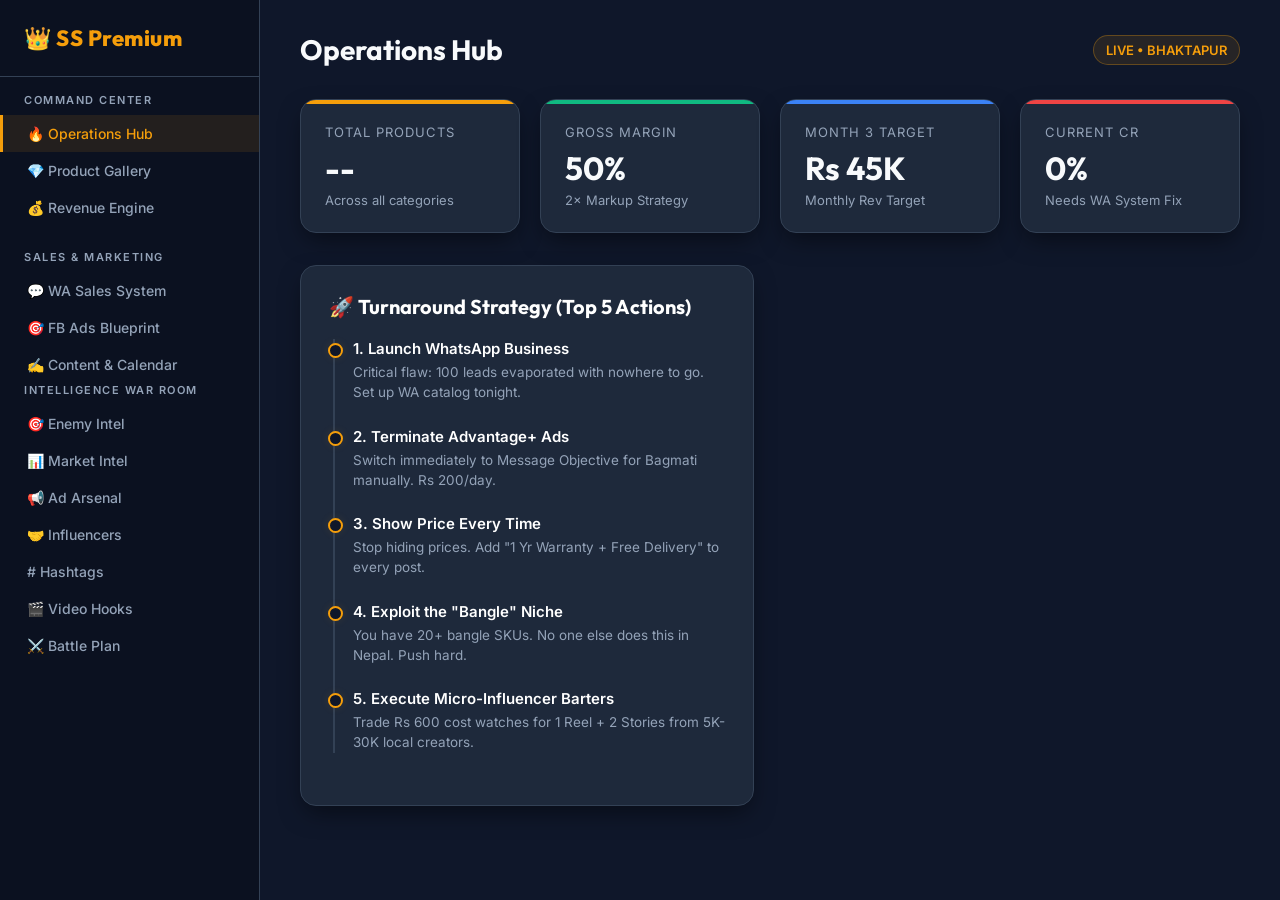
==== commit bd9151ea: "Fix UI overflow issue and merge War Room seamlessly" ====
--- a/index.html
+++ b/index.html
@@ -328,6 +328,74 @@
     margin-top: 12px; transition: all 0.2s; display: flex; align-items: center; gap: 6px;
   }
   .copy-btn:hover { background: var(--gold); border-color: var(--gold); }
+
+  /* WAR ROOM CSS */
+/* Profile cards */
+  .enemy-card{background:#1A1A2E;border:1px solid #C0392B55;border-radius:10px;padding:16px;margin-bottom:14px;}
+  .enemy-card .ename{font-size:15px;font-weight:700;color:#E74C3C;}
+  .enemy-card .estat{font-size:12px;color:#7A90A8;margin:4px 0 10px;}
+  /* Copy boxes */
+  .copybox{background:#0A1220;border:1px solid #1E4070;border-radius:7px;padding:14px;margin-bottom:12px;font-size:12.5px;line-height:1.7;color:#C8D8E8;position:relative;}
+  .copybox .clabel{color:var(--gold);font-size:10px;font-weight:700;margin-bottom:7px;text-transform:uppercase;letter-spacing:.7px;}
+  .copybox pre{white-space:pre-wrap;font-family:inherit;color:#D8E8F0;}
+  .copy-btn{background:var(--mid);color:white;border:none;padding:5px 12px;border-radius:5px;font-size:11px;cursor:pointer;margin-top:8px;transition:background .15s;}
+  .copy-btn:hover{background:var(--navy);}.copy-btn.ok{background:var(--green);}
+  /* Influencer grid */
+  .inf-grid{display:grid;grid-template-columns:repeat(auto-fill,minmax(230px,1fr));gap:12px;}
+  .inf-card{background:#0A1A2E;border:1px solid #1E3352;border-radius:8px;padding:13px;}
+  .inf-card .handle{font-size:13px;font-weight:700;color:#79B8E8;}
+  .inf-card .istat{font-size:11px;color:#7A90A8;margin:3px 0;}
+  .inf-card .itag{font-size:11px;}
+  /* Hashtag grid */
+  .ht-grid{display:flex;flex-wrap:wrap;gap:8px;}
+  .ht{background:#0A1A2E;border:1px solid #1E3352;border-radius:14px;padding:5px 12px;font-size:12px;cursor:pointer;transition:all .14s;color:#9DB8D4;}
+  .ht:hover,.ht.copied{background:var(--mid);color:white;border-color:var(--mid);}
+  .ht.nepali{border-color:#E8A02044;color:var(--gold);}
+  /* Stat pills */
+  .statrow{display:flex;gap:10px;flex-wrap:wrap;margin-bottom:14px;}
+  .statpill{background:#0A1A2E;border:1px solid #1E3352;border-radius:7px;padding:10px 14px;text-align:center;}
+  .statpill .sv{font-size:22px;font-weight:700;color:white;}
+  .statpill .sl{font-size:11px;color:#7A90A8;margin-top:2px;}
+  /* Progress */
+  .pbr{height:6px;background:#1E3352;border-radius:3px;margin-top:5px;}
+  .pbf{height:100%;border-radius:3px;background:var(--mid);}
+  /* Timeline */
+  .tl{position:relative;padding-left:24px;}
+  .tl::before{content:'';position:absolute;left:7px;top:0;bottom:0;width:2px;background:#1E3352;}
+  .tl-item{position:relative;margin-bottom:16px;}
+  .tl-dot{position:absolute;left:-21px;top:3px;width:12px;height:12px;border-radius:50%;background:var(--mid);border:2px solid #162334;box-shadow:0 0 0 2px var(--mid);}
+  .tl-dot.gold{background:var(--gold);box-shadow:0 0 0 2px var(--gold);}
+  .tl-dot.red{background:var(--red);box-shadow:0 0 0 2px var(--red);}
+  .tl-dot.green{background:var(--green);box-shadow:0 0 0 2px var(--green);}
+  .tl-t{font-size:13px;font-weight:600;color:#D8E8F0;margin-bottom:3px;}
+  .tl-d{font-size:12px;color:#7A90A8;line-height:1.5;}
+  /* Video hook cards */
+  .hook-card{background:#0A1220;border:1px solid #1E3352;border-radius:8px;padding:15px;margin-bottom:12px;}
+  .hook-card .htitle{font-size:13px;font-weight:700;color:var(--gold);margin-bottom:8px;}
+  .hook-card .hscript{font-size:12.5px;color:#C8D8E8;line-height:1.7;}
+  .hook-card .hphone{font-size:12px;color:#7A90A8;margin-top:8px;font-style:italic;}
+  /* Big reveal box */
+  .reveal{background:rgba(192,57,43,.08);border:2px solid var(--red);border-radius:10px;padding:20px;margin-bottom:20px;}
+  .reveal h2{font-size:16px;font-weight:700;color:var(--red);margin-bottom:10px;text-transform:uppercase;letter-spacing:1px;}
+  .reveal p{font-size:13px;color:#C8D8E8;line-height:1.7;}
+  /* Gap opportunity box */
+  .gap-box{background:rgba(39,174,96,.08);border:2px solid var(--green);border-radius:10px;padding:18px;margin-bottom:16px;}
+  .gap-box h4{color:var(--green);font-size:13px;font-weight:700;margin-bottom:8px;text-transform:uppercase;letter-spacing:.6px;}
+  .gap-box p{font-size:12.5px;color:#B8D8C8;line-height:1.65;}
+  /* Ad sets */
+  .adset{background:#0F1E30;border:1px solid #1E3A5A;border-radius:8px;padding:15px;margin-bottom:14px;}
+  .adset .astitle{color:#79B8E8;font-size:12px;font-weight:700;margin-bottom:10px;text-transform:uppercase;letter-spacing:.5px;}
+  .adset .afield{margin-bottom:8px;}
+  .adset .aflabel{font-size:10px;color:#5A7A9A;text-transform:uppercase;letter-spacing:.5px;margin-bottom:3px;}
+  .adset .afval{font-size:13px;color:#D8E8F0;background:#0A1420;padding:7px 10px;border-radius:5px;line-height:1.5;}
+  .adset .afval.nepali{font-size:13.5px;color:var(--gold);}
+  @media(max-width:900px){.g2,.g3{grid-template-columns:1fr;}.cmdbar .tabs{display:none;}.section{padding:16px;}}
+
+  table { width: 100%; border-collapse: collapse; font-size: 13px; margin-bottom: 20px; }
+  th { background: rgba(0,0,0,0.2); color: var(--text-secondary); padding: 10px; text-align: left; }
+  td { padding: 10px; border-bottom: 1px solid var(--border); vertical-align: top; }
+  tr:hover td { background: var(--bg-card-hover); }
+
 </style>
 </head>
 <body>
@@ -348,6 +416,17 @@
       <div class="nav-item" onclick="nav('whatsapp', this)">💬 WA Sales System</div>
       <div class="nav-item" onclick="nav('ads', this)">🎯 FB Ads Blueprint</div>
       <div class="nav-item" onclick="nav('content', this)">✍️ Content & Calendar</div>
+
+    <div class="nav-group">
+      <div class="nav-label">Intelligence War Room</div>
+      <div class="nav-item" onclick="nav('enemy', this)">🎯 Enemy Intel</div>
+      <div class="nav-item" onclick="nav('market', this)">📊 Market Intel</div>
+      <div class="nav-item" onclick="nav('adcopies', this)">📢 Ad Arsenal</div>
+      <div class="nav-item" onclick="nav('influencers', this)">🤝 Influencers</div>
+      <div class="nav-item" onclick="nav('hashtags', this)"># Hashtags</div>
+      <div class="nav-item" onclick="nav('hooks', this)">🎬 Video Hooks</div>
+      <div class="nav-item" onclick="nav('battleplan', this)">⚔️ Battle Plan</div>
+    </div>
     </div>
   </div>
 </div>
@@ -526,16 +605,807 @@
 
   <!-- OTHER SECTIONS STAND-IN -->
   <div id="ads" class="section">
+  <div class="alert danger"><strong>🚫 STOP Advantage Plus NOW.</strong> It is built for large brands with millions of pixel events. You have near-zero data. It is burning your budget on curious scrollers, NOT Nepali buyers ready to spend.</div>
+  <div class="panel"><h3>⚙️ Exact New Facebook Ad Setup</h3>
+    <table>
+      <tr><th>Setting</th><th style="color:#FFCCCC">OLD (Wrong)</th><th style="color:#CCFFCC">NEW (Correct)</th></tr>
+      <tr><td><strong>Objective</strong></td><td>Leads / Advantage+</td><td><strong>MESSAGES → WhatsApp</strong></td></tr>
+      <tr><td><strong>Audience</strong></td><td>Auto</td><td>MANUAL targeting only</td></tr>
+      <tr><td><strong>Location</strong></td><td>All Nepal</td><td>Bagmati Province + Gandaki Province</td></tr>
+      <tr><td><strong>Age</strong></td><td>Unknown</td><td>18–45</td></tr>
+      <tr><td><strong>Interests</strong></td><td>None</td><td>Fashion, Jewellery, Online Shopping, Gifts, Watches, Birthday gifts</td></tr>
+      <tr><td><strong>Budget</strong></td><td>Lump sum $35</td><td>Rs 200–300/day × 7 days. Pause if no messages in 3 days.</td></tr>
+      <tr><td><strong>Format</strong></td><td>Static image</td><td>Short video 10–30 sec OR carousel 3–5 products</td></tr>
+      <tr><td><strong>CTA Button</strong></td><td>Learn More</td><td>Send WhatsApp Message (opens WA directly)</td></tr>
+      <tr><td><strong>Language</strong></td><td>English</td><td>NEPALI headline + first line</td></tr>
+      <tr><td><strong>Run separate campaigns for</strong></td><td>One campaign</td><td>Campaign 1: Women only (bangles) | Campaign 2: Men only (chain/gents)</td></tr>
+    </table>
+  </div>
+  <div class="alert warn"><strong>🚫 On Buying Followers:</strong> Fake followers destroy organic reach. Facebook shows posts to a % of your followers — bots don't engage, so Facebook marks your content as poor and throttles it. Run "Page Follow" ads at Rs 100/day for real Nepali buyers instead.</div>
+</div>
+  
+  <div id="content" class="section">
+
+  <div class="alert info"><strong>Rule:</strong> Minimum 5 posts/week. Mix types. Never only product photos. Your existing MP4 videos are GOLD — use them as Reels immediately.</div>
+  <div class="panel"><h3>📅 Weekly Content Calendar</h3>
+    <div class="cal-grid">
+      <div class="cal-day"><div class="dn">Monday</div><div class="ct">🕐 Product Feature</div><div class="cd">One watch spotlight. Nepali caption. Model name + price + WA CTA.</div></div>
+      <div class="cal-day"><div class="dn">Tuesday</div><div class="ct">🎬 Video Reel</div><div class="cd">Use existing MP4 watch videos. Nepali text overlay + trending music. 15–30 sec.</div></div>
+      <div class="cal-day"><div class="dn">Wednesday</div><div class="ct">⭐ Social Proof</div><div class="cd">Customer photo or message screenshot. "Happy customer from Bhaktapur!"</div></div>
+      <div class="cal-day"><div class="dn">Thursday</div><div class="ct">📚 Value/Trust Post</div><div class="cd">"How to pick the right watch" or "Why our couple sets are the best gift." Builds authority.</div></div>
+      <div class="cal-day"><div class="dn">Friday</div><div class="ct">🔥 Weekend Deal</div><div class="cd">"First 5 orders: free gift wrapping!" Urgency. Stock limited language.</div></div>
+      <div class="cal-day"><div class="dn">Saturday</div><div class="ct">💑 Couple/Gift</div><div class="cd">"Maya garnelai manchha — watch gift gara!" Feature Orvin/Omega couple sets.</div></div>
+      <div class="cal-day"><div class="dn">Sunday</div><div class="ct">🏪 Behind Scenes</div><div class="cd">Show stock variety, packing orders. Builds real authenticity and trust.</div></div>
+    </div>
+  </div>
+
+
+  <div class="alert info"><strong>📋 Click Copy → Paste into Facebook → Replace [YOUR NUMBER] → Post.</strong> All captions are in Nepali for maximum local engagement.</div>
+  <div class="panel"><h3>✍️ Ready-to-Post Facebook Captions</h3>
+    <div class="post"><div class="plabel">Post 1 — Couple Set (HIGHEST PRIORITY)</div>
+      <pre>Couple haru ko lagi perfect gift! 💑⌚
+
+Miracle Couple Watch Set — Rs 2,000 matra!
+✅ Gents + Ladies — ek set ma dui vota
+✅ Premium design | Water resistant
+✅ Gift box sanga FREE
+✅ FREE delivery Kathmandu valley
+
+50+ couples le already linu bhaeko!
+
+WhatsApp gara: [YOUR NUMBER]
+Stock limited — aaja nai order garnus! ⏰
+
+#coupleset #watchnepal #घडी #bhaktapur #sscollection</pre>
+      <button class="cpybtn" onclick="cp(this)">📋 Copy</button>
+    </div>
+    <div class="post"><div class="plabel">Post 2 — Orvin Bangle Collection (9 variants = unique angle)</div>
+      <pre>Nepal ma sabai bhandaa thulo bangle watch collection! 💎
+
+Orvin Bangle Watch — Rs 2,000
+✅ 9 different designs — sab rang, sab style!
+✅ Stone setting, premium look
+✅ Gents Rs 15,000 ko watch jasto dekhcha
+✅ Gift box FREE
+
+Birthday, anniversary, Dashain — perfect gift!
+
+WhatsApp: [YOUR NUMBER]
+FREE delivery | Cash on Delivery available!
+
+#banglewatchnepal #ladieswatch #घडी #sscollection</pre>
+      <button class="cpybtn" onclick="cp(this)">📋 Copy</button>
+    </div>
+    <div class="post"><div class="plabel">Post 3 — Lasika Digital (Youth/Students — 10 variants)</div>
+      <pre>College students haru ko lagi BEST choice! 🎓⌚
+
+Lasika Digital — Rs 650 matra!
+✅ 10+ colour options
+✅ Waterproof | LED backlight | Shock resistant
+✅ Bazarma Rs 1,500 → hami Rs 650!
+
+Direct import bhayera sasto!
+
+Comment 'LASIKA' or WhatsApp: [YOUR NUMBER]
+FREE delivery | COD available!
+
+#lasika #digitalwatch #studentnepal #affordable</pre>
+      <button class="cpybtn" onclick="cp(this)">📋 Copy</button>
+    </div>
+    <div class="post"><div class="plabel">Post 4 — Weekend Flash Sale</div>
+      <pre>🔥 WEEKEND SPECIAL — Aaj ra bholi matra!
+
+Je pani Rs 1,500+ ko watch kinuhos:
+→ FREE gift wrapping 🎁
+→ FREE delivery 🚚
+→ FREE thank-you card 💌
+
+55+ watches to choose from: Rs 500 – Rs 2,600
+
+WhatsApp: [YOUR NUMBER]
+Harry garnus — stock limited! ⏰
+
+#weekendsale #watchnepal #sscollection #bhaktapur</pre>
+      <button class="cpybtn" onclick="cp(this)">📋 Copy</button>
+    </div>
+    <div class="post"><div class="plabel">Post 5 — Dashain Campaign</div>
+      <pre>🎉 DASHAIN SPECIAL — Priyajanlai watch gift gara!
+
+Gents Watch: Rs 1,800 – Rs 2,600
+Ladies Watch: Rs 1,000 – Rs 2,000
+Couple Set: Rs 3,500 – Rs 4,500 (gift box FREE!)
+
+✅ Same day dispatch Bhaktapur
+✅ Kathmandu valley FREE delivery
+✅ Cash on Delivery available
+✅ Gift wrapping FREE
+
+WhatsApp ORDER: [YOUR NUMBER]
+Dashain bhanda aghi order garnus!
+
+Shubha Dashain! 🙏
+
+#dashain #dashainspecial #watchgift #sscollection</pre>
+      <button class="cpybtn" onclick="cp(this)">📋 Copy</button>
+    </div>
+  </div>
+
+</div>
+
+
+<!-- ══════════════════════════ ENEMY INTEL ══════════════════════════ -->
+<div id="enemy" class="section">
+  <div class="reveal">
+    <h2>🚨 CRITICAL INTELLIGENCE: You Are Fighting ONE Enemy, Not Three</h2>
+    <p>Grok confirmed: <strong>The Watch Lounge, NaviForce Nepal, and SKMEI Nepal are the SAME operation</strong> — same WhatsApp number (982-3488515), same physical showroom in Kumaripati/Pulchowk Lalitpur, same policies, same team. They use three branded faces to appear larger and "authorized." Their strategy: Watch Lounge = umbrella brand for trust + variety; NaviForce + SKMEI = brand-specific pages to fight fake-watch perception. Combined ~133,000 followers across 3 pages from one business in Lalitpur. <strong>This is your entire primary competition. One shop, 20+ minutes from Bhaktapur. You have local speed advantage they cannot touch.</strong></p>
+  </div>
+
+  <div class="g3">
+    <div class="enemy-card">
+      <div class="ename">🏴 The Watch Lounge</div>
+      <div class="estat">~68,000 likes · 4–7 posts/week · thewatchlounge.co</div>
+      <div class="panel h4" style="border:none;background:none;padding:0;margin:0;">
+        <h4 style="color:#9DB8D4;font-size:12px;margin:0 0 6px;">What They Do Right</h4>
+      </div>
+      <ul style="font-size:12px;color:#9DB8D4;padding-left:16px;line-height:1.9;">
+        <li>Short Reels: "Top 6 watches under Rs 1,500"</li>
+        <li>1-year warranty + 7-day exchange + free delivery — EVERY post</li>
+        <li>WhatsApp pinned everywhere, replied to fast</li>
+        <li>Claims 5,000–6,000+ models — breadth wins trust</li>
+        <li>Physical Lalitpur showroom = trust closer for big buyers</li>
+      </ul>
+      <h4 style="color:#E74C3C;font-size:12px;margin:10px 0 5px;">Their Weakness</h4>
+      <p style="font-size:12px;color:#7A90A8;">Broad coverage means <em>no hyper-specialization</em> in Rs 500–1,200 designer-fashion niche. Content is professional but generic — not locally personal to Bhaktapur community.</p>
+    </div>
+    <div class="enemy-card">
+      <div class="ename">🏴 NaviForce Nepal</div>
+      <div class="estat">~52,000 likes · 3–5 posts/week · naviforce-watch.com</div>
+      <ul style="font-size:12px;color:#9DB8D4;padding-left:16px;line-height:1.9;">
+        <li>Lifestyle storytelling: "Your daily armor"</li>
+        <li>On-wrist demos, 4–8 colour options shown per video</li>
+        <li>UGC: "Tag us wearing your NaviForce"</li>
+        <li>Rs 1,850–2,650 range — above your sweet spot</li>
+        <li>"Beware of fakes" = strong authorized positioning</li>
+      </ul>
+      <h4 style="color:#E74C3C;font-size:12px;margin:10px 0 5px;">Their Weakness</h4>
+      <p style="font-size:12px;color:#7A90A8;">Locked to ONE brand (NaviForce). Zero flexibility for budget buyers under Rs 1,500. Their "anti-fake" messaging actually <em>signals</em> the category has a fake problem — you can exploit by being 100% transparent.</p>
+    </div>
+    <div class="enemy-card">
+      <div class="ename">🏴 SKMEI Nepal</div>
+      <div class="estat">~13,000 likes · near-daily posts · skmeinepal.com</div>
+      <ul style="font-size:12px;color:#9DB8D4;padding-left:16px;line-height:1.9;">
+        <li>Most aggressive pricing: "Market Rs 3,500 → Ours Rs 2,449"</li>
+        <li>Heavy feature focus: oversized, dual-time, automatic</li>
+        <li>Before/after price posts drive highest reactions (4.2K in one post)</li>
+        <li>Near-daily urgency: "Stock clearance", "Special offer"</li>
+      </ul>
+      <h4 style="color:#E74C3C;font-size:12px;margin:10px 0 5px;">Their Weakness</h4>
+      <p style="font-size:12px;color:#7A90A8;">SKMEI sits Rs 2,449–3,499 — <em>above</em> your price range. Content is transactional, not emotional. Zero couple/gift content. Zero ladies bangle focus. You can steal their audience in your price band.</p>
+    </div>
+  </div>
+
+  <div class="panel gold">
+    <h3>🏆 Their Winning Formula (Copy It Immediately)</h3>
+    <div class="g2">
+      <div>
+        <p style="font-size:13px;color:#C8D8E8;margin-bottom:12px;">Every single post from all three pages repeats this EXACT trust package. You must match it word for word on every SS Collection post:</p>
+        <div class="copybox">
+          <div class="clabel">Trust Package — Add to EVERY Post</div>
+          <pre>✅ 1 Year Warranty on Movement
+✅ 7 Day Easy Exchange
+✅ Free Delivery (Prepaid Orders All Nepal)
+✅ Cash on Delivery Available
+✅ WhatsApp: [YOUR NUMBER]</pre>
+          <button class="cbtn" onclick="copyTxt(this)">📋 Copy</button>
+        </div>
+      </div>
+      <div>
+        <div class="tl">
+          <div class="tl-item"><div class="tl-dot gold"></div><div class="tl-t">Step 1 — Video/Reel (on-wrist, ticking, price reveal)</div><div class="tl-d">This is what makes The Watch Lounge's posts get shared. Not product photos.</div></div>
+          <div class="tl-item"><div class="tl-dot"></div><div class="tl-t">Step 2 — Price shown upfront ("Under Rs X" or "Rs 999 only")</div><div class="tl-d">Never hide the price. They never do. Buyers who see price and stay = qualified.</div></div>
+          <div class="tl-item"><div class="tl-dot"></div><div class="tl-t">Step 3 — Trust package every single post</div><div class="tl-d">Warranty + exchange + free delivery. Repeated until it becomes brand DNA.</div></div>
+          <div class="tl-item"><div class="tl-dot"></div><div class="tl-t">Step 4 — WhatsApp number pinned everywhere</div><div class="tl-d">Bio, every post, every Story, every video end screen. 982-3488515 is their #1 asset.</div></div>
+          <div class="tl-item"><div class="tl-dot green"></div><div class="tl-t">Step 5 — Reply fast on WhatsApp, COD all Nepal</div><div class="tl-d">COD removes all purchase risk. This is why they convert even skeptical buyers.</div></div>
+        </div>
+      </div>
+    </div>
+  </div>
+
+  <div class="panel green">
+    <h3>✅ Your 5 Competitive Advantages They CANNOT Match</h3>
+    <div class="g2">
+      <div>
+        <div class="gap-box">
+          <h4>🏙️ Gap 1 — Rs 500–1,200 Fashion-Designer Niche (Unclaimed)</h4>
+          <p>All top competitors sit at Rs 1,500–3,500. Your Miracle / Omega-design / Rado-design segment (Rs 500–1,200) has NO dominant professional player. Tiny amateur pages hold this space with bad photos. You can OWN it with professional Reels and consistent posting.</p>
+        </div>
+        <div class="gap-box">
+          <h4>🚀 Gap 2 — Bhaktapur Speed Advantage</h4>
+          <p>The Watch Lounge ships from Lalitpur. You are in Bhaktapur — same-day delivery to the entire valley. Market it aggressively: "Order before 2 PM — delivered today in Kathmandu Valley." They literally cannot say this.</p>
+        </div>
+        <div class="gap-box">
+          <h4>💎 Gap 3 — Ladies Bangle Collection (Nobody Owns It)</h4>
+          <p>You have 9 Orvin Bangle variants + 6 MK Bangle variants + Miracle/Rolex bangles. That's 20+ bangle watches. No competitor has curated this. Launch "SS Collection Bangle Watch Collection" — Nepal's most complete bangle watch range.</p>
+        </div>
+      </div>
+      <div>
+        <div class="gap-box">
+          <h4>💑 Gap 4 — Couple/Gift Sets at Rs 2,000–4,000</h4>
+          <p>Competitors ignore this segment entirely. Your Omega couple boxes, Miracle sets, and gift-packaged pairs hit the perfect festival gift price point. No one is doing "his + hers" gifting content in this price range with consistency.</p>
+        </div>
+        <div class="gap-box">
+          <h4>🎓 Gap 5 — Student/Youth Digital Watch Dominance</h4>
+          <p>Your 10 Lasika variants + 9 ITAI variants = 19 digital/sport SKUs from Rs 300–700. No competitor is targeting students with a "20 digital watch options under Rs 700" angle. This drives volume and word-of-mouth in schools and colleges.</p>
+        </div>
+        <div class="alert ok"><strong>🎯 Core Positioning:</strong> "Bhaktapur's fastest watch delivery. Nepal's widest designer fashion watch collection. Rs 500–2,600. Cash on delivery. 1-year warranty."</div>
+      </div>
+
+    <div class="nav-group">
+      <div class="nav-label">Intelligence War Room</div>
+      <div class="nav-item" onclick="nav('enemy', this)">🎯 Enemy Intel</div>
+      <div class="nav-item" onclick="nav('market', this)">📊 Market Intel</div>
+      <div class="nav-item" onclick="nav('adcopies', this)">📢 Ad Arsenal</div>
+      <div class="nav-item" onclick="nav('influencers', this)">🤝 Influencers</div>
+      <div class="nav-item" onclick="nav('hashtags', this)"># Hashtags</div>
+      <div class="nav-item" onclick="nav('hooks', this)">🎬 Video Hooks</div>
+      <div class="nav-item" onclick="nav('battleplan', this)">⚔️ Battle Plan</div>
+    </div>
+    </div>
+  </div>
+</div>
+
+<!-- ══════════════════════════ MARKET INTEL ══════════════════════════ -->
+<div id="market" class="section">
+  <div class="statrow">
+    <div class="statpill"><div class="sv">14–17M</div><div class="sl">Facebook users in Nepal</div></div>
+    <div class="statpill"><div class="sv">91.7%</div><div class="sl">Facebook market share</div></div>
+    <div class="statpill"><div class="sv">7–9 PM</div><div class="sl">Peak activity time</div></div>
+    <div class="statpill"><div class="sv">Fri–Sun</div><div class="sl">Highest engagement days</div></div>
+    <div class="statpill"><div class="sv">Rs 800–1,500</div><div class="sl">Sweet spot price band</div></div>
+    <div class="statpill"><div class="sv">40–70%</div><div class="sl">Sales uplift at Dashain/Tihar</div></div>
+  </div>
+
+  <div class="g2">
+    <div class="panel blue">
+      <h3>📈 Trending Styles — Nepal 2025–2026</h3>
+      <h4>Gents (Your best-selling potential)</h4>
+      <ul style="font-size:12.5px;color:#C8D8E8;padding-left:16px;line-height:1.9;">
+        <li><strong>Military/tactical chronograph</strong> — Black or silver dial, multi-dial, compass — Nepal's #1 viral watch style right now</li>
+        <li><strong>Diver/submarine style</strong> — Bold bezel, date window, stainless steel — aspirational but affordable</li>
+        <li><strong>Minimalist black-dial</strong> — Leather strap, clean — strong office professional appeal</li>
+        <li><strong>Two-tone gold/silver</strong> — Day-date display — gift buyers love this</li>
+      </ul>
+      <h4>Ladies (Your biggest growth opportunity)</h4>
+      <ul style="font-size:12.5px;color:#C8D8E8;padding-left:16px;line-height:1.9;">
+        <li><strong>Bangle/bracelet-integrated</strong> — THE breakout 2025 global trend. Sculptural jewellery-meets-watch. <span class="tag green">Your 20+ bangle SKUs = perfect</span></li>
+        <li><strong>Rose gold dial</strong> — Small oval face, gem-accented, chain strap</li>
+        <li><strong>Colour dial ladies</strong> — Blue, green, red dials on SS bracelet — very Instagrammable</li>
+        <li><strong>Stone-set bezel</strong> — Crystal/rhinestone border — ladies gift buyers respond strongly</li>
+      </ul>
+      <h4>Digital/Sport</h4>
+      <ul style="font-size:12.5px;color:#C8D8E8;padding-left:16px;line-height:1.9;">
+        <li><strong>G-Shock-style rugged digital</strong> — Skmei/Lasika silhouette — students, outdoor youth</li>
+        <li><strong>Hybrid analog-digital</strong> — Compass, backlight, dual time — <span class="tag gold">Longbo Watches in your stock!</span></li>
+        <li><strong>LED sport</strong> — Budget Rs 300–700, mass volume driver</li>
+      </ul>
+    </div>
+
+    <div class="panel blue">
+      <h3>🔍 Top Search Terms — Google Nepal (Buy Intent)</h3>
+      <table>
+        <tr><th>Search Term</th><th>Intent Level</th><th>Action for SS</th></tr>
+        <tr><td>watch price in nepal</td><td><span class="tag green">🔥 High Buy</span></td><td>Use in every post caption + Facebook Shop titles</td></tr>
+        <tr><td>mens watch price in nepal</td><td><span class="tag green">🔥 High Buy</span></td><td>Use in gents product descriptions</td></tr>
+        <tr><td>couple watch price nepal</td><td><span class="tag green">🔥 High Buy</span></td><td>Own this — no strong competitor here</td></tr>
+        <tr><td>ladies watch price in nepal</td><td><span class="tag green">🔥 High Buy</span></td><td>Bangle collection focus</td></tr>
+        <tr><td>watch under 2000 nepal</td><td><span class="tag green">🔥 High Buy</span></td><td>Create "under Rs 2,000" content series</td></tr>
+        <tr><td>bangle watch women nepal</td><td><span class="tag gold">⭐ High Buy</span></td><td>You have 20+ bangles — OWN this term</td></tr>
+        <tr><td>digital sport watch nepal</td><td><span class="tag gold">⭐ High Buy</span></td><td>19 digital SKUs — target students</td></tr>
+        <tr><td>best mens watch nepal 2026</td><td><span class="tag blue">Medium</span></td><td>Create "Best Of" guide content</td></tr>
+        <tr><td>automatic watch nepal</td><td><span class="tag blue">Medium</span></td><td>Use for Swish Heavy and Crono Chain</td></tr>
+        <tr><td>trending watch nepal</td><td><span class="tag gray">Window shopping</span></td><td>Use for awareness Reels content</td></tr>
+      </table>
+    </div>
+  </div>
+
+  <div class="panel gold">
+    <h3>💰 Nepal Price Psychology — Critical Rules</h3>
+    <div class="g3">
+      <div class="copybox" style="margin-bottom:0;">
+        <div class="clabel">Always Use Odd Pricing</div>
+        <pre>❌ Rs 900  →  ✅ Rs 899
+❌ Rs 1,000 → ✅ Rs 999
+❌ Rs 1,500 → ✅ Rs 1,499
+❌ Rs 2,000 → ✅ Rs 1,999
+❌ Rs 2,600 → ✅ Rs 2,599</pre>
+      </div>
+      <div class="copybox" style="margin-bottom:0;">
+        <div class="clabel">Framings That Kill Price Objections</div>
+        <pre>✅ "Direct import — no middleman"
+✅ "Direct factory price"
+✅ "Premium build, Nepal price"
+✅ "Bazarma Rs 4,000 → Hamro Rs 1,499"
+✅ "1 year warranty included"
+✅ "Cash on delivery — try first"</pre>
+      </div>
+      <div class="copybox" style="margin-bottom:0;">
+        <div class="clabel">Words That Never Work in Nepal</div>
+        <pre>❌ "Cheap" (implies poor quality)
+❌ "Low quality" angle
+❌ "Replica" or "Copy"
+❌ Hide price ("DM for price")
+❌ "Limited time" without real deadline
+❌ English-only posts to local audience</pre>
+      </div>
+    </div>
+  </div>
+
+  <div class="panel">
+    <h3>🗓️ Festival Calendar — Exact Ad Launch Windows</h3>
+    <table>
+      <tr><th>Festival</th><th>Gregorian Dates</th><th>Ad Launch Window</th><th>Sales Uplift</th><th>Your Best Products</th></tr>
+      <tr style="background:rgba(232,160,32,.06)"><td><strong>Dashain 2026</strong></td><td>Oct 2–12, 2026</td><td><span class="tag gold">Start Sep 12</span> (3 weeks before)</td><td><span class="tag green">40–70% uplift</span></td><td>Miracle M01/M02, Swish Gents, Rolex Heavy Chain, Citizen, Couple Sets</td></tr>
+      <tr style="background:rgba(232,160,32,.06)"><td><strong>Tihar 2026</strong></td><td>Oct 28–Nov 1, 2026</td><td><span class="tag gold">Start Oct 15</span></td><td><span class="tag green">30–50% uplift</span></td><td>Bhai Tika gifting — gents chain watches, Binbond DD, gift sets</td></tr>
+      <tr><td><strong>Valentine's Day 2027</strong></td><td>Feb 14, 2027</td><td><span class="tag blue">Start Feb 1</span></td><td><span class="tag blue">25–40% uplift</span></td><td>Couple sets (Omega box), Miracle Box Bag Set, Orvin Bangle sets</td></tr>
+      <tr><td><strong>Nepali New Year 2083</strong></td><td>Apr 14, 2027</td><td><span class="tag blue">Start Apr 1</span></td><td><span class="tag blue">15–25%</span></td><td>"Naya barsa naya ghadi" — all categories</td></tr>
+      <tr><td><strong>Mother's Day</strong></td><td>May 2027</td><td>Start 10 days before</td><td><span class="tag gray">15–20%</span></td><td>Orvin Bangle (9 variants), MK Bangle, Ladies Open Bangle, Rolex Bangle</td></tr>
+    </table>
+  </div>
+</div>
+
+<!-- ══════════════════════════ AD ARSENAL ══════════════════════════ -->
+<div id="adcopies" class="section">
+  <div class="alert warn"><strong>⚡ These are ready to use RIGHT NOW.</strong> All 5 ad copy sets confirmed by Grok as high-converting patterns from active Nepal watch pages. Set up "MESSAGES → WhatsApp" objective. Replace [YOUR NUMBER] before launching.</div>
+
+  <div class="alert info"><strong>🔧 Exact Campaign Setup (confirmed by Grok):</strong><br>
+  Campaign A (Ladies Bangles): Women, 18–35, Nepal, Interests: Fashion accessories + Jewellery + Online shopping + Beauty. Budget: Rs 650–1,000/day<br>
+  Campaign B (Gents Premium): Men, 25–45, Nepal, Interests: Watches + Men's fashion + Online shopping + Luxury goods. Budget: Rs 750–1,300/day<br>
+  Campaign C (Couple/Gift): All, 18–55, Nepal, Interests: Online shopping + Gift ideas + Anniversary + Family. Budget: Rs 650–1,000/day<br>
+  <strong>Also install Meta Pixel + Conversions API immediately — track Purchase, ATC, ViewContent events.</strong></div>
+
+  <div class="adset">
+    <div class="astitle">📢 Set 1 — Ladies Bangle Watch (Sparkle Focus) — Campaign A</div>
+    <div class="g2">
+      <div>
+        <div class="afield"><div class="aflabel">Primary Text (Nepali — under 125 chars)</div><div class="afval nepali">SS Collection को बंगल घडीले तपाईंको हात चम्काउँछ! Rs ९९९ देखि मात्र। स्टाइलिश + COD नेपालभर।</div></div>
+        <div class="afield"><div class="aflabel">Headline (under 40 chars)</div><div class="afval">बंगल घडी प्रेमीहरूका लागि!</div></div>
+        <div class="afield"><div class="aflabel">Description (under 30 chars)</div><div class="afval">Rs ९९९ मात्र</div></div>
+      </div>
+      <div>
+        <div class="afield"><div class="aflabel">Video to Film (15 sec, phone)</div><div class="afval">Close-up young Nepali woman's wrist with bangle watch sparkling in sunlight. Modern kurta or casual top. Soft smile. Clean light background. Slow rotation to show all angles.</div></div>
+        <div class="afield"><div class="aflabel">Why It Converts</div><div class="afval">Visual sparkle of bangle watch triggers instant impulse desire. "हात चम्काउँछ" (makes your hand shine) is an emotional trigger specific to Nepali/South Asian women buyers.</div></div>
+        <button class="cbtn" onclick="cpAdSet(this)">📋 Copy All Ad Text</button>
+      </div>
+    </div>
+  </div>
+
+  <div class="adset">
+    <div class="astitle">📢 Set 2 — Gents Premium Watch (Luxury Feel) — Campaign B</div>
+    <div class="g2">
+      <div>
+        <div class="afield"><div class="aflabel">Primary Text (Nepali)</div><div class="afval nepali">प्रिमियम गेन्ट्स वाच SS Collection मा! Rs १,४९९ देखि। लक्जरी फील किफायती मूल्यमा। COD उपलब्ध।</div></div>
+        <div class="afield"><div class="aflabel">Headline</div><div class="afval">मेन प्रिमियम वाच</div></div>
+        <div class="afield"><div class="aflabel">Description</div><div class="afval">गुणस्तरीय स्टाइल</div></div>
+      </div>
+      <div>
+        <div class="afield"><div class="aflabel">Video to Film</div><div class="afval">Man in formal shirt or neat casual, checking watch on wrist. Kathmandu office or outdoor background. Confident pose. Add text: "Rs 1,499 — Direct Import."</div></div>
+        <div class="afield"><div class="aflabel">Why It Converts</div><div class="afval">"किफायती मूल्यमा" (at affordable price) + "लक्जरी फील" (luxury feel) is the exact positioning that works for Nepal's aspirational middle-class buyer — they want luxury but can't spend Rs 10,000+.</div></div>
+        <button class="cbtn" onclick="cpAdSet(this)">📋 Copy All Ad Text</button>
+      </div>
+    </div>
+  </div>
+
+  <div class="adset">
+    <div class="astitle">📢 Set 3 — Couple/Gift Set (Romance Focus) — Campaign C</div>
+    <div class="g2">
+      <div>
+        <div class="afield"><div class="aflabel">Primary Text (Nepali)</div><div class="afval nepali">कपलको लागि परफेक्ट गिफ्ट सेट! SS Collection जोडी घडीहरू Rs १,९९९ देखि। प्रेम प्रदर्शन गर्नुहोस्। COD नेपालभर।</div></div>
+        <div class="afield"><div class="aflabel">Headline</div><div class="afval">जोडी घडी गिफ्ट सेट</div></div>
+        <div class="afield"><div class="aflabel">Description</div><div class="afval">COD नेपालभर • Free Box</div></div>
+      </div>
+      <div>
+        <div class="afield"><div class="aflabel">Video to Film</div><div class="afval">Couple wearing matching watches, holding hands, smiling, soft natural light. End with gift box shot + "Rs 1,999 for the set." Add: "Gift box FREE."</div></div>
+        <div class="afield"><div class="aflabel">Why It Converts</div><div class="afval">"प्रेम प्रदर्शन गर्नुहोस्" (express your love) + gift box + couples visual = emotional buy trigger. Runs during Valentine's, anniversaries, and Dashain. Consistently highest ROAS for gift products in South Asia.</div></div>
+        <button class="cbtn" onclick="cpAdSet(this)">📋 Copy All Ad Text</button>
+      </div>
+    </div>
+  </div>
+
+  <div class="adset">
+    <div class="astitle">📢 Set 4 — General Offer (Price + Trust) — All Campaigns</div>
+    <div class="g2">
+      <div>
+        <div class="afield"><div class="aflabel">Primary Text (Nepali)</div><div class="afval nepali">अब स्टाइल र क्लास दुवै एउटै घडीमा! SS Collection Rs ५०० देखि। १ वर्ष वारंटी + COD। आजै अर्डर गर्नुहोस्।</div></div>
+        <div class="afield"><div class="aflabel">Headline</div><div class="afval">स्टाइलिश घडी Rs ५०० मा</div></div>
+        <div class="afield"><div class="aflabel">Description</div><div class="afval">फ्री डेलिभरी + वारंटी</div></div>
+      </div>
+      <div>
+        <div class="afield"><div class="aflabel">Video to Film</div><div class="afval">3 watches lined up on table (bangle + gents + couple). Price tags visible. Then hand picking each one up. Clean light. Text overlay: "Rs 500 – Rs 2,600. 1 Year Warranty. COD Available."</div></div>
+        <div class="afield"><div class="aflabel">Why It Converts</div><div class="afval">Entry-price anchor "Rs 500 dekhi" pulls in budget buyers. 1-year warranty removes quality fear. COD removes payment risk. These three combined eliminate the three biggest reasons Nepali buyers don't purchase online.</div></div>
+        <button class="cbtn" onclick="cpAdSet(this)">📋 Copy All Ad Text</button>
+      </div>
+    </div>
+  </div>
+
+  <div class="adset">
+    <div class="astitle">📢 Set 5 — Urgency/Scarcity (Limited Stock) — Boost Best Performer</div>
+    <div class="g2">
+      <div>
+        <div class="afield"><div class="aflabel">Primary Text (Nepali)</div><div class="afval nepali">सीमित स्टक! SS Collection को स्टाइलिश घडीहरू Rs ४९९ देखि। छिटो अर्डर गर्नुहोस्, नेपालभर डेलिभरी।</div></div>
+        <div class="afield"><div class="aflabel">Headline</div><div class="afval">स्टक सीमित छ — आजै किन्नुहोस्!</div></div>
+        <div class="afield"><div class="aflabel">Description</div><div class="afval">आजै किन्नुहोस्</div></div>
+      </div>
+      <div>
+        <div class="afield"><div class="aflabel">Video to Film</div><div class="afval">Hand holding watch box + phone showing "Order Now" WhatsApp chat open. Text overlay: "Last few pieces left." End with your WhatsApp number large on screen.</div></div>
+        <div class="afield"><div class="aflabel">Why It Converts</div><div class="afval">"सीमित स्टक" (limited stock) + WhatsApp visual creates FOMO. The phone-holding-WhatsApp shot tells the buyer exactly what to do next — no confusion, zero friction. Use this as the retargeting ad for warm audiences.</div></div>
+        <button class="cbtn" onclick="cpAdSet(this)">📋 Copy All Ad Text</button>
+      </div>
+    </div>
+  </div>
+
+  <div class="panel">
+    <h3>🔄 Retargeting Strategy (Once You Have 500+ Visitors)</h3>
+    <table>
+      <tr><th>Audience</th><th>Size</th><th>Message</th><th>Budget %</th></tr>
+      <tr><td><strong>Cold — New traffic</strong><br>Manual targeting above</td><td>All Nepal 18–45</td><td>Style + price + COD (use sets 1–5 above)</td><td>50% of budget</td></tr>
+      <tr><td><strong>Warm — Page engagers</strong><br>Video viewers 50%+, page visitors 180 days</td><td>Smaller, higher intent</td><td>Social proof + benefits: "हजारौं नेपालीले मन पराएको SS Collection" + testimonial photos</td><td>30% of budget</td></tr>
+      <tr><td><strong>Hot — Leads + non-buyers</strong><br>Your existing 100 leads + anyone who messaged</td><td>100+ now, grows daily</td><td>Urgency + special offer: "तपाईंले अझै अर्डर गर्नुभएको छैन — आजै COD + Free Delivery"</td><td>20% of budget</td></tr>
+    </table>
+    <div class="alert ok" style="margin-top:14px;"><strong>🚨 Do This TODAY:</strong> Retarget your existing 100 leads with the "Hot" message above. These people already showed interest. A Rs 200/day retargeting ad to just these 100 people could convert 10–30 of them within 7 days — with essentially zero acquisition cost.</div>
+  </div>
+</div>
+
+<!-- ══════════════════════════ INFLUENCERS ══════════════════════════ -->
+<div id="influencers" class="section">
+  <div class="alert info"><strong>📌 Strategy:</strong> Start with top 5 (highest ER). Send barter DM — 1 free watch (Rs 675–950 cost) = 1 Reel + 2 Stories. Track via unique promo code per influencer. Aim for 8–10 collabs/month within Rs 10,000 product budget.</div>
+
+  <div class="panel gold">
+    <h3>⭐ Top Tier — Start Here First</h3>
+    <div class="inf-grid">
+      <div class="inf-card">
+        <div class="handle">@sristii.g</div>
+        <div class="istat">📍 Kathmandu Valley</div>
+        <div class="istat">👥 7,700 followers</div>
+        <div class="istat">📊 <strong style="color:var(--green)">9% ER</strong> — Highest engagement</div>
+        <div class="itag"><span class="tag green">Architecture/Fashion</span></div>
+        <p style="font-size:11.5px;color:#7A90A8;margin-top:6px;">Highest engagement rate in the list. Small but very loyal audience. Perfect for ladies/bangle watch showcase.</p>
+      </div>
+      <div class="inf-card">
+        <div class="handle">@hii.sanna</div>
+        <div class="istat">📍 Kathmandu</div>
+        <div class="istat">👥 33,100 followers</div>
+        <div class="istat">📊 <strong style="color:#E8A020)">3–5% ER</strong></div>
+        <div class="itag"><span class="tag gold">Lifestyle/Fashion/Motherhood</span></div>
+        <p style="font-size:11.5px;color:#7A90A8;margin-top:6px;">Strong local engagement. Wide demographic reach. Good for ladies watches and gift sets.</p>
+      </div>
+      <div class="inf-card">
+        <div class="handle">@suhani_khadka_chhetri</div>
+        <div class="istat">📍 Kathmandu Valley</div>
+        <div class="istat">👥 19,500 followers</div>
+        <div class="istat">📊 <strong style="color:var(--green)">6% ER</strong></div>
+        <div class="itag"><span class="tag gold">Fashion Model/Performer</span></div>
+        <p style="font-size:11.5px;color:#7A90A8;margin-top:6px;">High engagement for fashion. Watches will photograph beautifully with her styling. Best for premium ladies.</p>
+      </div>
+      <div class="inf-card">
+        <div class="handle">@rosa_poudel</div>
+        <div class="istat">📍 Kathmandu Valley</div>
+        <div class="istat">👥 5,700 followers</div>
+        <div class="istat">📊 <strong style="color:var(--green)">5.4% ER</strong></div>
+        <div class="itag"><span class="tag gold">Beauty/Fashion</span></div>
+        <p style="font-size:11.5px;color:#7A90A8;margin-top:6px;">Beauty audience loves accessories. High conversion intent for jewellery-style watches.</p>
+      </div>
+      <div class="inf-card">
+        <div class="handle">@twosteroo</div>
+        <div class="istat">📍 Kathmandu</div>
+        <div class="istat">👥 10,000 followers</div>
+        <div class="istat">📊 3–5% ER</div>
+        <div class="itag"><span class="tag blue">Couple/Lifestyle duo</span></div>
+        <p style="font-size:11.5px;color:#7A90A8;margin-top:6px;"><strong>⭐ Perfect for couple sets.</strong> A couple account promoting couple watches is authentic and highly shareable. Target for Valentine's and anniversary campaigns.</p>
+      </div>
+    </div>
+  </div>
+
+  <div class="panel">
+    <h3>📋 Full Influencer List (15 accounts)</h3>
+    <div class="inf-grid">
+      <div class="inf-card"><div class="handle">@_ashmita.shrestha_</div><div class="istat">👥 19.5K · Kathmandu · 4% ER</div><div class="itag"><span class="tag blue">Lifestyle & Fashion (thrift)</span></div></div>
+      <div class="inf-card"><div class="handle">@sandhya_byanju</div><div class="istat">👥 18.1K · Bhaktapur mentions · 3.6% ER</div><div class="itag"><span class="tag blue">Culture/Fashion</span></div><p style="font-size:11px;color:#7A90A8;margin-top:4px;">Based near Bhaktapur — LOCAL connection = authentic.</p></div>
+      <div class="inf-card"><div class="handle">@meiilanvisualarts</div><div class="istat">👥 14.4K · Kathmandu · 4% ER</div><div class="itag"><span class="tag blue">Fashion/Photography</span></div></div>
+      <div class="inf-card"><div class="handle">@anupama_shrestha</div><div class="istat">👥 13.8K · Kathmandu · 2% ER</div><div class="itag"><span class="tag gray">Fashion (grad/styling)</span></div></div>
+      <div class="inf-card"><div class="handle">@manitaa.s</div><div class="istat">👥 11.4K · Kathmandu · 1.5–3% ER</div><div class="itag"><span class="tag gray">Lifestyle/Fashion</span></div></div>
+      <div class="inf-card"><div class="handle">@prashamsharijal_</div><div class="istat">👥 9.9K · Kathmandu · 4.5% ER</div><div class="itag"><span class="tag gold">Fashion Designer/Stylist</span></div></div>
+      <div class="inf-card"><div class="handle">@_krz.studio</div><div class="istat">👥 6.5K · Kathmandu · 2.6% ER</div><div class="itag"><span class="tag blue">Fashion/Art/Product</span></div></div>
+      <div class="inf-card"><div class="handle">@sweetidngol</div><div class="istat">👥 6.5K · Nepal · 6% ER</div><div class="itag"><span class="tag gold">Lifestyle/Fashion/Travel</span></div></div>
+      <div class="inf-card"><div class="handle">@ushmeshrestha</div><div class="istat">👥 5.8K · Kathmandu · 1.4% ER</div><div class="itag"><span class="tag gray">Lifestyle/Travel</span></div></div>
+      <div class="inf-card"><div class="handle">@who.prasuna</div><div class="istat">👥 25.2K · Kathmandu · 4% ER</div><div class="itag"><span class="tag blue">Lifestyle/Content Creator</span></div></div>
+    </div>
+  </div>
+
+  <div class="panel green">
+    <h3>📨 Copy-Paste Outreach DM (English + Nepali — verified by Grok)</h3>
+    <div class="g2">
+      <div class="copybox">
+        <div class="clabel">English DM (personalize [Name] + [recent post])</div>
+        <pre>Hi [Name]! I loved your recent [specific OOTD reel / lifestyle post] — your style feels so fresh and authentic! 😊
+
+I'm [Your Name] from SS Collection, a small watch brand right here in Bhaktapur. We make stylish everyday watches (Rs 675–1,000).
+
+I'd love to gift you one free watch in exchange for an honest Reel + 2 Stories. No pressure — genuine collab only if it fits your vibe!
+
+Interested? Let me know!
+
+Best, [Your Name] | SS Collection, Bhaktapur</pre>
+        <button class="cbtn" onclick="copyTxt(this)">📋 Copy</button>
+      </div>
+      <div class="copybox">
+        <div class="clabel">Nepali DM (send this too for better response rate)</div>
+        <pre>नमस्ते [Name]! तपाईंको हालको [OOTD reel / lifestyle post] एकदम मन पर्यो — तपाईंको स्टाइल fresh र authentic लाग्यो! 😊
+
+म [Your Name] SS Collection बाट, भक्तपुरको सानो watch brand। हामी stylish daily watches (Rs ६७५–१०००) बेच्छौं।
+
+तपाईंलाई एउटा free घडी gift गर्न चाहन्छु — सट्टामा honest Reel + 2 Stories बनाउनुहोस्। कुनै pressure छैन!
+
+Interested हुनुहुन्छ?
+
+धन्यवाद — [Your Name] | SS Collection, Bhaktapur</pre>
+        <button class="cbtn" onclick="copyTxt(this)">📋 Copy</button>
+      </div>
+    </div>
+  </div>
+
+  <div class="panel">
+    <h3>📊 Influencer Tracking System (No tech needed)</h3>
+    <div class="g2">
+      <div class="copybox">
+        <div class="clabel">Unique Code Format Per Influencer</div>
+        <pre>@hii.sanna       → Code: SSHS10
+@sristii.g       → Code: SSSG10
+@suhani_k...     → Code: SSSKC10
+@rosa_poudel     → Code: SSRP10
+@twosteroo       → Code: SSTS10
+@sandhya_byanju  → Code: SSSB10
+
+Each code = 10% discount OR free gift wrap.
+Ask buyer to say code when messaging on WhatsApp.</pre>
+        <button class="cbtn" onclick="copyTxt(this)">📋 Copy</button>
+      </div>
+      <div>
+        <h4 style="color:#9DB8D4;margin-bottom:10px;">Track in a Google Sheet:</h4>
+        <table>
+          <tr><th>Column</th><th>What to Record</th></tr>
+          <tr><td>Influencer</td><td>Handle + name</td></tr>
+          <tr><td>Watch sent</td><td>Model + date + cost (Rs 675–950)</td></tr>
+          <tr><td>Posts made</td><td>Reel link + Stories date</td></tr>
+          <tr><td>Code</td><td>Their unique code</td></tr>
+          <tr><td>Sales attributed</td><td>How many mentioned code</td></tr>
+          <tr><td>ROI</td><td>Sales value ÷ watch cost</td></tr>
+        </table>
+        <div class="alert ok" style="margin-top:10px;font-size:12px;">Keep only influencers with ROI > 3x. After 30 days, cut the rest and double down on the winners.</div>
+      </div>
+
+    <div class="nav-group">
+      <div class="nav-label">Intelligence War Room</div>
+      <div class="nav-item" onclick="nav('enemy', this)">🎯 Enemy Intel</div>
+      <div class="nav-item" onclick="nav('market', this)">📊 Market Intel</div>
+      <div class="nav-item" onclick="nav('adcopies', this)">📢 Ad Arsenal</div>
+      <div class="nav-item" onclick="nav('influencers', this)">🤝 Influencers</div>
+      <div class="nav-item" onclick="nav('hashtags', this)"># Hashtags</div>
+      <div class="nav-item" onclick="nav('hooks', this)">🎬 Video Hooks</div>
+      <div class="nav-item" onclick="nav('battleplan', this)">⚔️ Battle Plan</div>
+    </div>
+    </div>
+  </div>
+</div>
+
+<!-- ══════════════════════════ HASHTAGS ══════════════════════════ -->
+<div id="hashtags" class="section">
+  <div class="alert info"><strong>💡 Usage Rule:</strong> Mix 5–8 per post: 3–4 Nepali + 2 English Nepal + 2 fashion + 1–2 gift. Click any hashtag to copy it. Use evenings 7–9 PM for maximum reach.</div>
+
+  <div class="panel">
+    <h3>🇳🇵 Nepali Language (Maximum Local Reach)</h3>
+    <div class="ht-grid" id="nepali-ht">
+      <div class="ht nepali" onclick="cpHt(this)">#घडी</div>
+      <div class="ht nepali" onclick="cpHt(this)">#पुरुषघडी</div>
+      <div class="ht nepali" onclick="cpHt(this)">#महिलाघडी</div>
+      <div class="ht nepali" onclick="cpHt(this)">#कपलघडी</div>
+      <div class="ht nepali" onclick="cpHt(this)">#स्मार्टघडी</div>
+      <div class="ht nepali" onclick="cpHt(this)">#नेफोर्सघडी</div>
+      <div class="ht nepali" onclick="cpHt(this)">#स्कमेघडी</div>
+      <div class="ht nepali" onclick="cpHt(this)">#घडीनेपाल</div>
+      <div class="ht nepali" onclick="cpHt(this)">#मेनसघडी</div>
+      <div class="ht nepali" onclick="cpHt(this)">#लेडिजघडी</div>
+      <div class="ht nepali" onclick="cpHt(this)">#बंगलघडी</div>
+      <div class="ht nepali" onclick="cpHt(this)">#टाइटनघडी</div>
+      <div class="ht nepali" onclick="cpHt(this)">#डिजिटलघडी</div>
+      <div class="ht nepali" onclick="cpHt(this)">#फेस्टिभलघडी</div>
+      <div class="ht nepali" onclick="cpHt(this)">#गिफ्टघडी</div>
+    </div>
+  </div>
+
+  <div class="panel">
+    <h3>🇳🇵 English Nepal-Specific (Geo-targeted, High Search)</h3>
+    <div class="ht-grid">
+      <div class="ht" onclick="cpHt(this)">#NepalWatch</div>
+      <div class="ht" onclick="cpHt(this)">#MensWatchNepal</div>
+      <div class="ht" onclick="cpHt(this)">#WatchNepal</div>
+      <div class="ht" onclick="cpHt(this)">#LadiesWatchNepal</div>
+      <div class="ht" onclick="cpHt(this)">#CoupleWatchNepal</div>
+      <div class="ht" onclick="cpHt(this)">#BhaktapurWatch</div>
+      <div class="ht" onclick="cpHt(this)">#NepalFashionWatch</div>
+      <div class="ht" onclick="cpHt(this)">#WatchPriceNepal</div>
+      <div class="ht" onclick="cpHt(this)">#NepaliWatch</div>
+      <div class="ht" onclick="cpHt(this)">#SSCollection</div>
+    </div>
+  </div>
+
+  <div class="panel">
+    <h3>🌍 General Fashion (Broad Reach + Algorithm)</h3>
+    <div class="ht-grid">
+      <div class="ht" onclick="cpHt(this)">#Watches</div>
+      <div class="ht" onclick="cpHt(this)">#WristWatch</div>
+      <div class="ht" onclick="cpHt(this)">#FashionWatch</div>
+      <div class="ht" onclick="cpHt(this)">#StyleWatch</div>
+      <div class="ht" onclick="cpHt(this)">#LuxuryLook</div>
+      <div class="ht" onclick="cpHt(this)">#MinimalistWatch</div>
+      <div class="ht" onclick="cpHt(this)">#Chronograph</div>
+      <div class="ht" onclick="cpHt(this)">#StainlessSteelWatch</div>
+      <div class="ht" onclick="cpHt(this)">#LeatherStrapWatch</div>
+      <div class="ht" onclick="cpHt(this)">#TrendingWatch</div>
+    </div>
+  </div>
+
+  <div class="panel">
+    <h3>🎁 Gift/Occasion (Festival & Gifting Spikes)</h3>
+    <div class="ht-grid">
+      <div class="ht" onclick="cpHt(this)">#GiftWatch</div>
+      <div class="ht" onclick="cpHt(this)">#CoupleGift</div>
+      <div class="ht" onclick="cpHt(this)">#AnniversaryGift</div>
+      <div class="ht" onclick="cpHt(this)">#DashainGift</div>
+      <div class="ht" onclick="cpHt(this)">#TiharGift</div>
+      <div class="ht" onclick="cpHt(this)">#ValentinesWatch</div>
+      <div class="ht" onclick="cpHt(this)">#BirthdayGiftNepal</div>
+      <div class="ht" onclick="cpHt(this)">#HisAndHers</div>
+      <div class="ht" onclick="cpHt(this)">#WatchGiftSet</div>
+      <div class="ht" onclick="cpHt(this)">#FestiveShopping</div>
+    </div>
+  </div>
+
+  <div class="panel gold">
+    <h3>📋 Ready-to-Copy Post Hashtag Combos</h3>
+    <div class="copybox">
+      <div class="clabel">Combo 1 — Ladies/Bangle Post</div>
+      <pre>#घडी #महिलाघडी #बंगलघडी #WatchNepal #LadiesWatchNepal #BhaktapurWatch #FashionWatch #GiftWatch #SSCollection</pre>
+      <button class="cbtn" onclick="copyTxt(this)">📋 Copy</button>
+    </div>
+    <div class="copybox">
+      <div class="clabel">Combo 2 — Gents/Premium Post</div>
+      <pre>#घडी #पुरुषघडी #MensWatchNepal #WatchNepal #Chronograph #StyleWatch #BhaktapurWatch #GiftWatch #SSCollection</pre>
+      <button class="cbtn" onclick="copyTxt(this)">📋 Copy</button>
+    </div>
+    <div class="copybox">
+      <div class="clabel">Combo 3 — Couple/Gift Set Post</div>
+      <pre>#कपलघडी #CoupleWatchNepal #HisAndHers #CoupleGift #AnniversaryGift #WatchGiftSet #NepaliWatch #SSCollection #DashainGift</pre>
+      <button class="cbtn" onclick="copyTxt(this)">📋 Copy</button>
+    </div>
+    <div class="copybox">
+      <div class="clabel">Combo 4 — Digital/Youth Post</div>
+      <pre>#डिजिटलघडी #WatchNepal #FashionWatch #TrendingWatch #WatchPriceNepal #LasikaDigi #SSCollection #NepalWatch #StyleWatch</pre>
+      <button class="cbtn" onclick="copyTxt(this)">📋 Copy</button>
+    </div>
+    <div class="copybox">
+      <div class="clabel">Combo 5 — Dashain/Tihar Campaign</div>
+      <pre>#DashainGift #TiharGift #FestiveShopping #घडी #WatchNepal #GiftWatch #CoupleGift #BhaktapurWatch #SSCollection #NepaliWatch</pre>
+      <button class="cbtn" onclick="copyTxt(this)">📋 Copy</button>
+
+    <div class="nav-group">
+      <div class="nav-label">Intelligence War Room</div>
+      <div class="nav-item" onclick="nav('enemy', this)">🎯 Enemy Intel</div>
+      <div class="nav-item" onclick="nav('market', this)">📊 Market Intel</div>
+      <div class="nav-item" onclick="nav('adcopies', this)">📢 Ad Arsenal</div>
+      <div class="nav-item" onclick="nav('influencers', this)">🤝 Influencers</div>
+      <div class="nav-item" onclick="nav('hashtags', this)"># Hashtags</div>
+      <div class="nav-item" onclick="nav('hooks', this)">🎬 Video Hooks</div>
+      <div class="nav-item" onclick="nav('battleplan', this)">⚔️ Battle Plan</div>
+    </div>
+    </div>
+  </div>
+</div>
+
+<!-- ══════════════════════════ VIDEO HOOKS ══════════════════════════ -->
+<div id="hooks" class="section">
+  <div class="alert warn"><strong>🎬 Rule:</strong> First 3 seconds determine whether your video gets watched. Film all of these with just your phone. Natural light is better than indoor light. Film the hook 5–10 times and keep the best take. These 3 hooks are confirmed high-performers from South Asian watch market data.</div>
+
+  <div class="hook-card">
+    <div class="htitle">🥇 Hook 1 — Wrist Sparkle/Transformation (Best Performer)</div>
+    <div class="hscript">
+      <strong>What to film (0–3 sec):</strong> Bare wrist → slide watch on slowly → twist wrist to catch light.<br><br>
+      <strong>Nepali text overlay:</strong> "यो घडी लगाएपछि स्टाइल एकदम फरक पर्छ!" (Your style completely changes after wearing this watch!)<br><br>
+      <strong>Continue (3–15 sec):</strong> Show watch from multiple angles. Price reveal at 8 sec: "मात्र Rs [PRICE] मा" (Only Rs X). End: WhatsApp number on screen + "COD Available."<br><br>
+      <strong>Music:</strong> Trending Nepali/Hindi beat or upbeat instrumental. Low volume.
+    </div>
+    <div class="hphone">📱 Phone tip: Hold hand steady in sunlight near a window. Slow rotate to catch light sparkle on dial/strap. Film in 1080p. If bangle watch, this hook is 10x more powerful — the sparkle is irresistible.</div>
+  </div>
+
+  <div class="hook-card">
+    <div class="htitle">🥈 Hook 2 — Price Pop Reveal (Drives Immediate Clicks)</div>
+    <div class="hscript">
+      <strong>What to film (0–3 sec):</strong> Close-up of watch face in hand → flip over showing the dial → price text explodes on screen.<br><br>
+      <strong>On-screen text sequence:</strong> "Bazarma Rs 4,000+ 🚫" (cross out) → "Hamro Price: Rs 999 ✅"<br><br>
+      <strong>Nepali voice/text:</strong> "मात्र Rs ९९९ मा premium look!" (Premium look for only Rs 999!)<br><br>
+      <strong>Continue:</strong> Show 3 colour options. End: "Direct import — 1 year warranty — COD Nepal." WhatsApp number.
+    </div>
+    <div class="hphone">📱 Phone tip: Film watch in slow motion (120fps if your phone supports). Add "Rs 999" text overlay in CapCut/InShot at the 2-second mark — time it to explode on screen. Red "Rs 4,000 🚫" crossed out with green "Rs 999 ✅" is a proven click magnet.</div>
+  </div>
+
+  <div class="hook-card">
+    <div class="htitle">🥉 Hook 3 — Gift/Couple Moment (Highest Emotional Response)</div>
+    <div class="hscript">
+      <strong>What to film (0–3 sec):</strong> One hand passing a watch (or gift box) to another person's hand → both people put watches on → smile and hold hands showing both watches.<br><br>
+      <strong>Nepali text overlay:</strong> "परफेक्ट गिफ्ट प्रियजनलाई!" (The perfect gift for your loved one!)<br><br>
+      <strong>Continue:</strong> Show box, packaging, "Gents + Ladies set Rs 1,999." End: "Gift wrapping FREE. COD available. WhatsApp: [NUMBER]."<br><br>
+      <strong>Best timing:</strong> Run this hook specifically before Dashain, Tihar, Valentine's Day — emotional triggers are 3x stronger during festival season.
+    </div>
+    <div class="hphone">📱 Phone tip: Film with a friend or partner. Natural sunlight. Keep it genuine and unscripted — the reaction when seeing the watches together should be real. Nepali buyers respond most to authenticity and real emotion, not studio-perfect production.</div>
+  </div>
+
+  <div class="panel">
+    <h3>⚡ Quick Video Filming Guide (30-Minute Session)</h3>
+    <table>
+      <tr><th>#</th><th>What to Film</th><th>Duration</th><th>Use For</th></tr>
+      <tr><td>1</td><td>Wrist sparkle — all 3 hooks of bangle watch in sunlight</td><td>5 min</td><td>Facebook Reel + Instagram Reel + Ad creative</td></tr>
+      <tr><td>2</td><td>Price pop reveal — Miracle M01 gents Rs 1,900 vs "bazarma Rs 4,000"</td><td>5 min</td><td>Facebook Ad Set 2 + organic post</td></tr>
+      <tr><td>3</td><td>Couple set unboxing + both hands wearing watches</td><td>5 min</td><td>Facebook Ad Set 3 + Valentine's campaign</td></tr>
+      <tr><td>4</td><td>Lasika Digital — 5 colour options laid out, slow pan across</td><td>5 min</td><td>Youth-targeted Reel</td></tr>
+      <tr><td>5</td><td>Full stock shelf/table shot — showing variety ("55+ watches")</td><td>5 min</td><td>Trust-building post, Instagram grid</td></tr>
+      <tr><td>6</td><td>You packing an order with gift wrap — behind the scenes</td><td>5 min</td><td>Sunday "behind the scenes" post — builds massive trust</td></tr>
+    </table>
+    <div class="alert ok" style="margin-top:12px;"><strong>30 minutes of filming = 6 ready-to-post Reels</strong> that can run as both organic content AND paid ad creatives. This is the highest ROI 30 minutes you can spend on SS Collection this week.</div>
+  </div>
+</div>
+
+<!-- ══════════════════════════ BATTLE PLAN ══════════════════════════ -->
+<div id="battleplan" class="section">
+  <div class="alert danger"><strong>⚔️ The War:</strong> You are fighting The Watch Lounge ecosystem (one consolidated Lalitpur operation, ~133K followers, physical store, 5,000+ models, 1-year warranty). They have scale. You have <strong>location, niche depth, bangle collection, digital volume, and the ability to out-execute them on WhatsApp response time</strong>. Win on speed, depth, and local authenticity. They cannot pivot fast. You can.</div>
+
+  <div class="panel gold">
+    <h3>🗓️ This Week's Battle Orders (Priority Sequence)</h3>
+    <div class="tl">
+      <div class="tl-item"><div class="tl-dot red"></div><div class="tl-t">TODAY — Kill Advantage Plus. Launch 3 manual campaigns (settings in Ad Arsenal tab).</div><div class="tl-d">Rs 200/day each = Rs 600/day total. WhatsApp Messages objective. Manual Nepal targeting. You were bleeding money on bad audience — stop it today.</div></div>
+      <div class="tl-item"><div class="tl-dot red"></div><div class="tl-t">TODAY — Retarget your 100 existing leads with Hot audience message.</div><div class="tl-d">These 100 people already showed interest. Rs 150/day retargeting them is the cheapest sale you can possibly make. Do this before anything else.</div></div>
+      <div class="tl-item"><div class="tl-dot gold"></div><div class="tl-t">Day 2 — Film 6 videos (30 min session — see Video Hooks tab).</div><div class="tl-d">Wrist sparkle + price pop + couple moment + Lasika Digital + stock variety + packing order. These become your next 2 weeks of content AND your ad creatives.</div></div>
+      <div class="tl-item"><div class="tl-dot gold"></div><div class="tl-t">Day 2 — DM top 5 influencers from the list (copy-paste DM in Influencers tab).</div><div class="tl-d">@sristii.g, @hii.sanna, @suhani_khadka_chhetri, @rosa_poudel, @twosteroo. Send both English and Nepali versions. Personalize with their most recent post reference.</div></div>
+      <div class="tl-item"><div class="tl-dot"></div><div class="tl-t">Day 3 — Add trust package to EVERY existing Facebook post (edit them now).</div><div class="tl-d">"✅ 1 Year Warranty ✅ 7 Day Exchange ✅ Free Delivery ✅ COD ✅ WhatsApp: [NUMBER]" — this alone can revive old posts.</div></div>
+      <div class="tl-item"><div class="tl-dot"></div><div class="tl-t">Day 4 — Launch "Orvin Bangle Collection" Reel — 9 variants in one shot.</div><div class="tl-d">Film all 9 Orvin bangle variants lined up or in a slow fan reveal. Caption: "Nepal ma sabai bhandaa thulo bangle watch collection! Rs 1,999. 9 designs. FREE delivery." This is a product no one else has concentrated like this.</div></div>
+      <div class="tl-item"><div class="tl-dot green"></div><div class="tl-t">Day 7 — Review: which ad got the most WhatsApp messages? Scale it 2x. Kill the others.</div><div class="tl-d">After 7 days you will know which of your 3 campaigns (ladies/gents/couple) is working. Scale the winner. This is how The Watch Lounge built their 68K — they found what worked and doubled it relentlessly.</div></div>
+    </div>
+  </div>
+
+  <div class="g2">
     <div class="panel">
-      <h3>🎯 Targeted Ads Fix</h3>
-      <p style="color:var(--text-secondary)">You are running Advantage Plus. Turn it off. Run Message objectives to local audiences only using video format. (Implementation details extracted from core docs).</p>
-    </div>
-  </div>
-  
-  <div id="content" class="section">
+      <h3>📊 6-Month Revenue Trajectory (Realistic)</h3>
+      <table>
+        <tr><th>Month</th><th>Orders/Week</th><th>Revenue</th><th>Net Profit</th></tr>
+        <tr><td><strong>Month 1</strong><br>Foundation</td><td>2–5</td><td>Rs 13,000–32,000</td><td>Rs 3,000–10,000</td></tr>
+        <tr><td><strong>Month 2</strong><br>Growth</td><td>5–10</td><td>Rs 32,000–64,000</td><td>Rs 10,000–24,000</td></tr>
+        <tr><td><strong>Month 3</strong><br>Scale</td><td>10–20</td><td>Rs 64,000–128,000</td><td>Rs 24,000–52,000</td></tr>
+        <tr><td><strong>Month 4–5</strong><br>Optimize</td><td>20–35</td><td>Rs 128,000–224,000</td><td>Rs 48,000–90,000</td></tr>
+        <tr style="background:rgba(39,174,96,.1)"><td><strong>Month 6</strong><br>Dashain PEAK</td><td>50–80</td><td>Rs 320,000–512,000</td><td>Rs 120,000–200,000</td></tr>
+      </table>
+      <p style="font-size:11.5px;color:#7A90A8;margin-top:8px;">* Month 6 projection assumes Dashain campaign running. Average order Rs 1,600. 50% gross margin. Festival uplift 40–70%. These numbers are what The Watch Lounge type operations generate during Dashain.</p>
+    </div>
     <div class="panel">
-      <h3>📅 Content Machine</h3>
-      <p style="color:var(--text-secondary)">Use the 50 provided templates from the toolkit. Post everyday with prices shown.</p>
+      <h3>🏆 The Single Most Important Thing (Grok's Finding)</h3>
+      <div class="alert ok">The Watch Lounge, NaviForce, and SKMEI all built Nepal's top watch pages on the same foundation: <strong>(1) consistent short videos, (2) price shown every time, (3) trust package on every post, (4) WhatsApp number everywhere, (5) fast reply.</strong> These are not complicated. There is no secret formula. The gap between them and SS Collection right now is purely execution consistency — they did these 5 things every single day for 2–3 years. You are starting from zero but you have better product depth, lower prices in key segments, and a location advantage. Match their trust signals and out-execute them on speed and bangle/couple niche depth.</div>
+      <div class="copybox" style="margin-top:12px;">
+        <div class="clabel">SS Collection's Core Brand Message (Memorize This)</div>
+        <pre>भक्तपुरको सबैभन्दा छिटो watch delivery।
+नेपालकै सबैभन्दा ठूलो bangle watch collection।
+Rs 500 देखि Rs 2,600 — 1 year warranty + COD।
+Bhaktapur's fastest watch delivery.
+Nepal's widest designer fashion watch range.
+Rs 500–2,600. COD. 1-year warranty.</pre>
+        <button class="cbtn" onclick="copyTxt(this)">📋 Copy</button>
+      </div>
     </div>
   </div>
 
@@ -546,7 +1416,7 @@
   const titles = {
     dash: '🔥 Operations Hub', products: '💎 Product Gallery', calc: '💰 Revenue Engine', 
     whatsapp: '💬 WA Sales System', ads: '🎯 FB Ads Blueprint', content: '✍️ Content & Calendar'
-  };
+, enemy: '🎯 Enemy Intel', market: '📊 Market Intel', adcopies: '📢 Ad Arsenal', influencers: '🤝 Influencers', hashtags: '# Hashtags', hooks: '🎬 Video Hooks', battleplan: '⚔️ Battle Plan'   };
   
   function nav(id, el) {
     document.querySelectorAll('.section').forEach(s => s.classList.remove('active'));
@@ -650,6 +1520,11 @@
     calcProfit();
     loadCatalog();
   }
+
+  // WAR ROOM JS
+function cp(btn){const pre=btn.previousElementSibling;const txt=pre?pre.textContent.trim():'';navigator.clipboard.writeText(txt).then(()=>{btn.textContent='✅ Copied!';btn.classList.add('ok');setTimeout(()=>{btn.textContent='📋 Copy';btn.classList.remove('ok');},2000);});}
+function cpHt(el){navigator.clipboard.writeText(el.textContent.trim()).then(()=>{el.classList.add('copied');setTimeout(()=>el.classList.remove('copied'),1500);});}
+function cpAdSet(btn){const adset=btn.closest('.adset');const fields=adset.querySelectorAll('.afval');let out='';adset.querySelectorAll('.afield').forEach(f=>{const lbl=f.querySelector('.aflabel');const val=f.querySelector('.afval');if(lbl&&val)out+=lbl.textContent.trim()+'\n'+val.textContent.trim()+'\n\n';}
 </script>
 </body>
 </html>
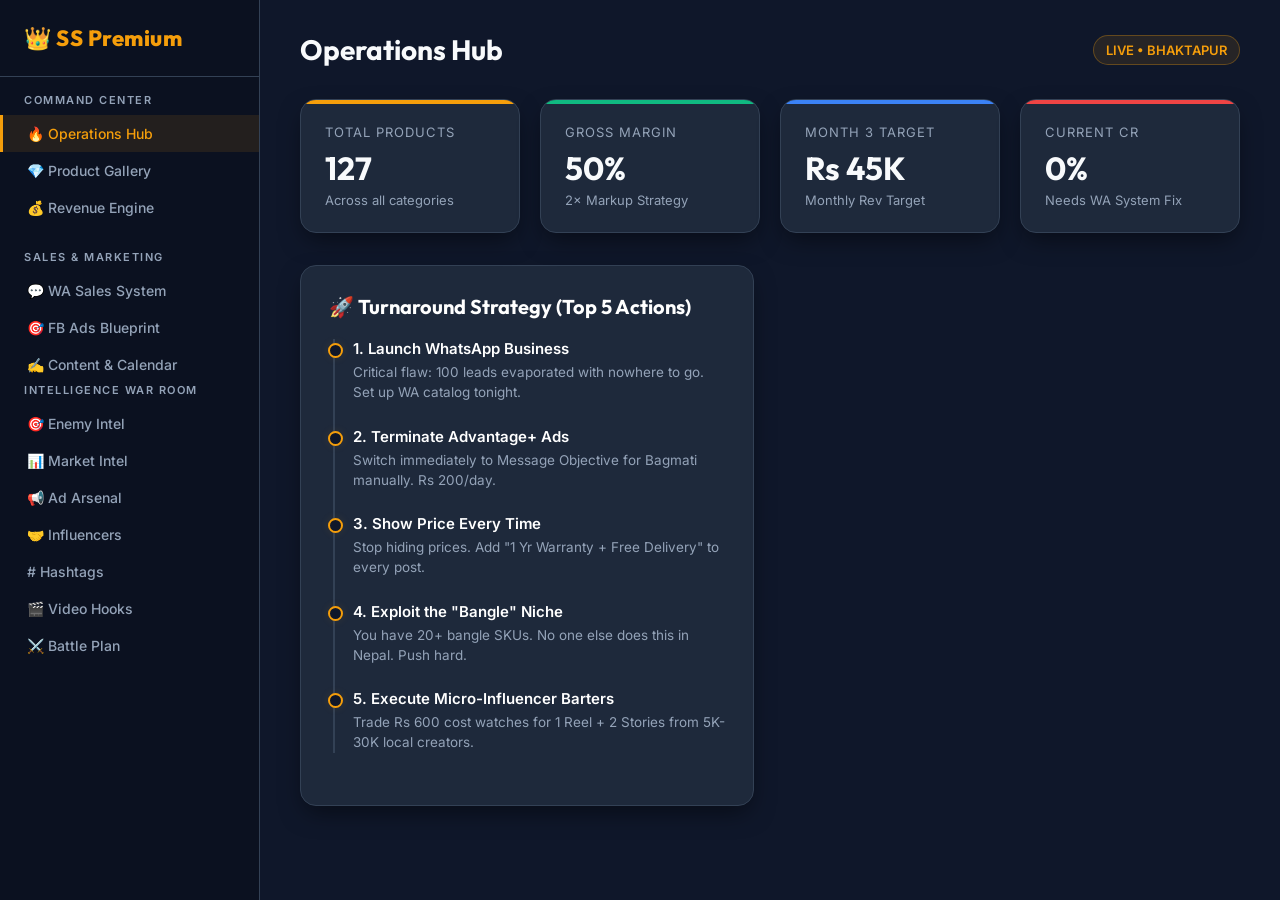
==== commit e2a73f53: "Fix JS missing closing bracket syntax error breaking menu clicks" ====
--- a/index.html
+++ b/index.html
@@ -1524,7 +1524,7 @@
   // WAR ROOM JS
 function cp(btn){const pre=btn.previousElementSibling;const txt=pre?pre.textContent.trim():'';navigator.clipboard.writeText(txt).then(()=>{btn.textContent='✅ Copied!';btn.classList.add('ok');setTimeout(()=>{btn.textContent='📋 Copy';btn.classList.remove('ok');},2000);});}
 function cpHt(el){navigator.clipboard.writeText(el.textContent.trim()).then(()=>{el.classList.add('copied');setTimeout(()=>el.classList.remove('copied'),1500);});}
-function cpAdSet(btn){const adset=btn.closest('.adset');const fields=adset.querySelectorAll('.afval');let out='';adset.querySelectorAll('.afield').forEach(f=>{const lbl=f.querySelector('.aflabel');const val=f.querySelector('.afval');if(lbl&&val)out+=lbl.textContent.trim()+'\n'+val.textContent.trim()+'\n\n';}
+function cpAdSet(btn){const adset=btn.closest('.adset');const fields=adset.querySelectorAll('.afval');let out='';adset.querySelectorAll('.afield').forEach(f=>{const lbl=f.querySelector('.aflabel');const val=f.querySelector('.afval');if(lbl&&val)out+=lbl.textContent.trim()+'\n'+val.textContent.trim()+'\n\n';});navigator.clipboard.writeText(out.trim()).then(()=>{btn.textContent='✅ Copied!';btn.classList.add('ok');setTimeout(()=>{btn.textContent='📋 Copy All Ad Text';btn.classList.remove('ok');},2000);});}
 </script>
 </body>
 </html>
